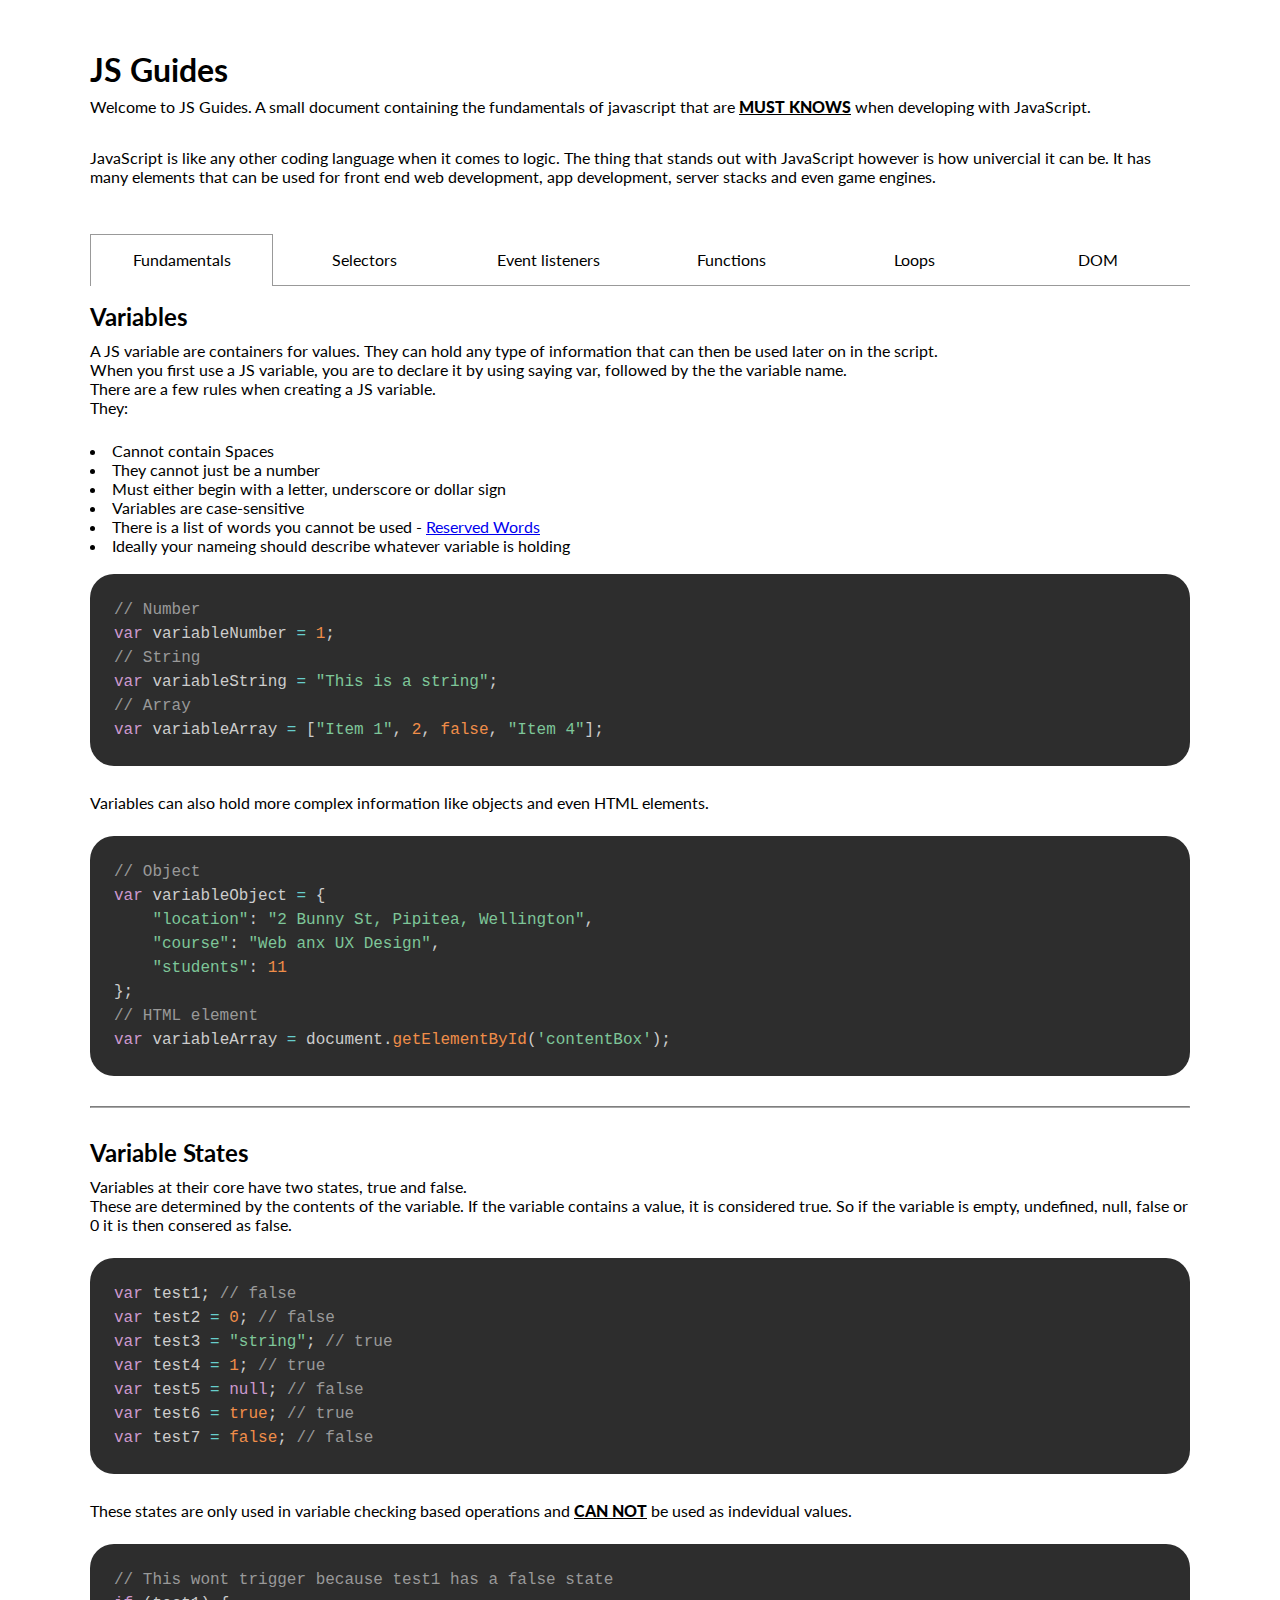
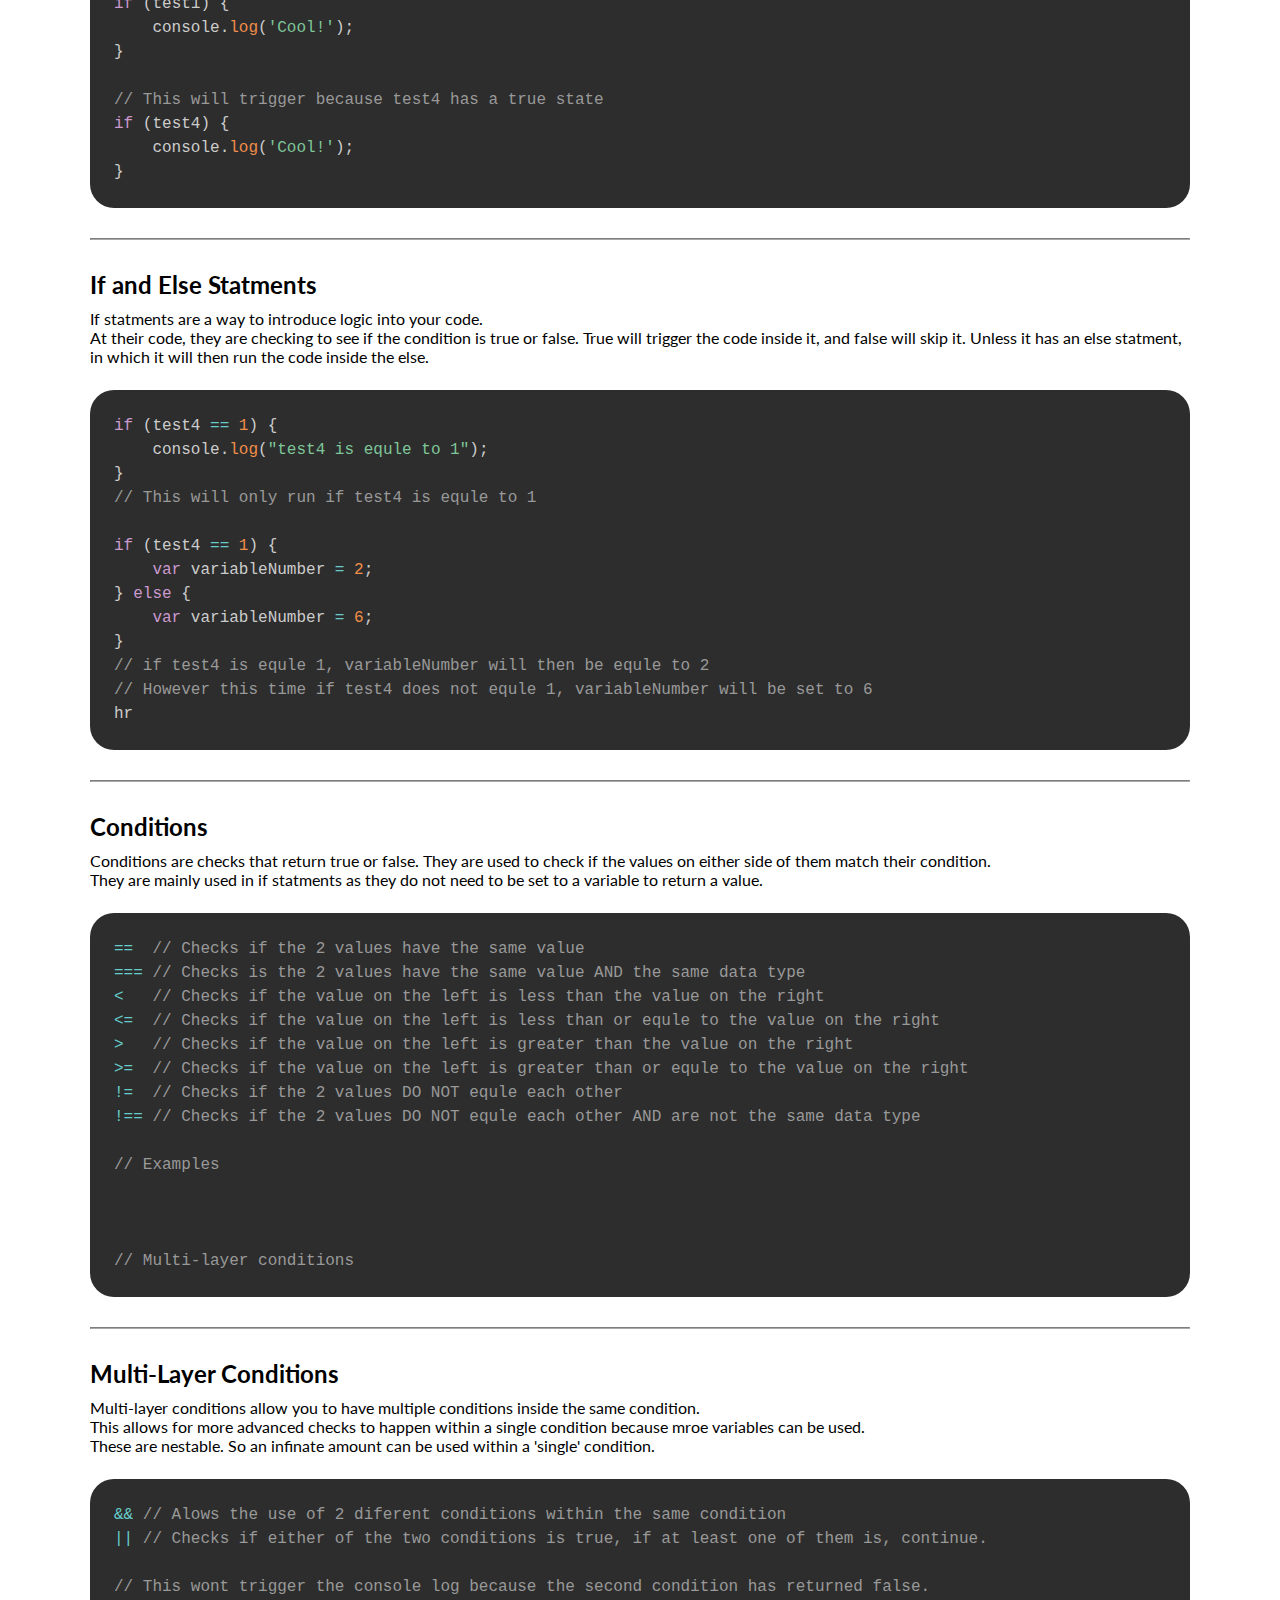
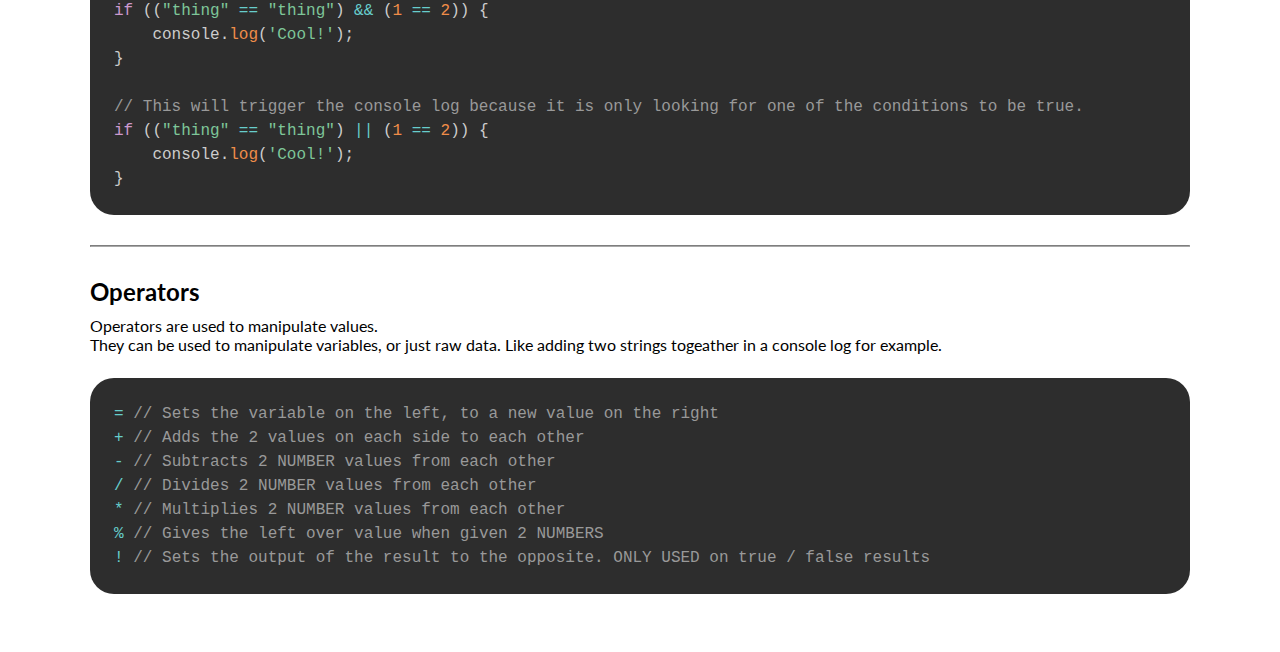
==== index.html @ 758e2558 "Remade index page | In process of transfering content" ====
<!DOCTYPE html>
<html lang="en" dir="ltr">
	<head>
		<meta charset="utf-8">
		<meta name="viewport" content="width=device-width, initial-scale=1.0">

		<link href="https://fonts.googleapis.com/css?family=Lato:400,900&display=swap" rel="stylesheet">
		<link rel="stylesheet" href="css/prism.css">
        <link rel="stylesheet" href="css/main.css">

		<title>JS Guides</title>
	</head>
	<body>
		<div class="container">
			<div class="header">
				<h1>JS Guides</h1>
				<p>Welcome to JS Guides. A small document containing the fundamentals of javascript that are <span class="importantKeyword">MUST KNOWS</span> when developing with JavaScript.</p>
				<p>JavaScript is like any other coding language when it comes to logic. The thing that stands out with JavaScript however is how univercial it can be. It has many elements that can be used for front end web development, app development, server stacks and even game engines.</p>
			</div>
			<div class="tabs">

				<div class="tabBtn active" data-tab-num="1">
					Fundamentals
				</div>
				<div class="tabBtn" data-tab-num="2">
					Selectors
				</div>
				<div class="tabBtn" data-tab-num="3">
					Event listeners
				</div>
				<div class="tabBtn" data-tab-num="4">
					Functions
				</div>
				<div class="tabBtn" data-tab-num="5">
					Loops
				</div>
				<div class="tabBtn" data-tab-num="6">
					DOM
				</div>

				<!--

				Fundamentals (variables, easy statments)
				Selectors (document.getElementById etc)
				Event listeners
				Functions (named functions, anonymous functions, return value)
				Loops
				DOM manipluation
				Tasks?

			 	-->
			</div>
			<div class="contentBox">
				<div class="content active" id="1">
					<div id="variables">
						<h2>Variables</h2>
	                    <p>
	                        A JS variable are containers for values. They can hold any type of information that can then be used later on in the script.
							<br>
	                        When you first use a JS variable, you are to declare it by using saying var, followed by the the variable name.
							<br>
	                        There are a few rules when creating a JS variable.
							<br>
	                        They:
	                    </p>
	                    <ul>
	                        <li>Cannot contain Spaces</li>
	                        <li>They cannot just be a number</li>
	                        <li>Must either begin with a letter, underscore or dollar sign</li>
	                        <li>Variables are case-sensitive</li>
	                        <li>There is a list of words you cannot be used - <a href="https://www.w3schools.com/js/js_reserved.asp" target="_blank">Reserved Words</a></li>
	                        <li>Ideally your nameing should describe whatever variable is holding</li>
	                    </ul>
	                    <br>
	                    <pre class="codeBlock">
							<code class="language-js">
								// Number
								var variableNumber = 1;
								// String
								var variableString = "This is a string";
								// Array
								var variableArray = ["Item 1", 2, false, "Item 4"];
	                    	</code>
						</pre>
						<br>
						<p>
							Variables can also hold more complex information like objects and even HTML elements.
						</p>
	                    <pre class="codeBlock">
							<code class="language-js">
								// Object
								var variableObject = {
									"location": "2 Bunny St, Pipitea, Wellington",
									"course": "Web anx UX Design",
									"students": 11
								};
								// HTML element
								var variableArray = document.getElementById('contentBox');
	                    	</code>
						</pre>
					</div>
					<hr>
					<div id="variableStates">
						<h2>Variable States</h2>
						<p>
							Variables at their core have two states, true and false.
							<br>
							These are determined by the contents of the variable. If the variable contains a value, it is considered true. So if the variable is empty, undefined, null, false or 0 it is then consered as false.
						</p>
						<pre class="codeBlock">
							<code class="language-js">
								var test1; // false
								var test2 = 0; // false
								var test3 = "string"; // true
								var test4 = 1; // true
								var test5 = null; // false
								var test6 = true; // true
								var test7 = false; // false
							</code>
						</pre>
						<br>
						<p>
							These states are only used in variable checking based operations and <span class="importantKeyword">CAN NOT</span> be used as indevidual values.
						</p>
						<pre class="codeBlock">
							<code class="language-js">
								// This wont trigger because test1 has a false state
								if (test1) {
									console.log('Cool!');
								}

								// This will trigger because test4 has a true state
								if (test4) {
									console.log('Cool!');
								}
							</code>
						</pre>
					</div>
					<hr>
					<div id="ifElse">
						<h2>If and Else Statments</h2>
	                    <p>
	                        If statments are a way to introduce logic into your code.
							<br>
							At their code, they are checking to see if the condition is true or false. True will trigger the code inside it, and false will skip it. Unless it has an else statment, in which it will then run the code inside the else.
	                    </p>
						<pre class="codeBlock">
							<code class="language-js">
								if (test4 == 1) {
									console.log("test4 is equle to 1");
								}
								// This will only run if test4 is equle to 1

								if (test4 == 1) {
									var variableNumber = 2;
								} else {
									var variableNumber = 6;
								}
								// if test4 is equle 1, variableNumber will then be equle to 2
								// However this time if test4 does not equle 1, variableNumber will be set to 6
								hr
							</code>
						</pre>
					</div>
					<hr>
					<div id="conditions">
						<h2>Conditions</h2>
						<p>
							Conditions are checks that return true or false. They are used to check if the values on either side of them match their condition.
							<br>
							They are mainly used in if statments as they do not need to be set to a variable to return a value.
						</p>
						<pre class="codeBlock">
							<code class="language-js">
								==  // Checks if the 2 values have the same value
								=== // Checks is the 2 values have the same value AND the same data type
								<   // Checks if the value on the left is less than the value on the right
								<=  // Checks if the value on the left is less than or equle to the value on the right
								>   // Checks if the value on the left is greater than the value on the right
								>=  // Checks if the value on the left is greater than or equle to the value on the right
								!=  // Checks if the 2 values DO NOT equle each other
								!== // Checks if the 2 values DO NOT equle each other AND are not the same data type

								// Examples



								// Multi-layer conditions

							</code>
						</pre>
					</div>
					<hr>
					<div id="multiLayerConditions">
						<h2>Multi-Layer Conditions</h2>
						<p>
							Multi-layer conditions allow you to have multiple conditions inside the same condition.
							<br>
							This allows for more advanced checks to happen within a single condition because mroe variables can be used.
							<br>
							These are nestable. So an infinate amount can be used within a 'single' condition.
						</p>
						<pre class="codeBlock">
							<code class="language-js">
								&& // Alows the use of 2 diferent conditions within the same condition
								|| // Checks if either of the two conditions is true, if at least one of them is, continue.

								// This wont trigger the console log because the second condition has returned false.
								if (("thing" == "thing") && (1 == 2)) {
									console.log('Cool!');
								}

								// This will trigger the console log because it is only looking for one of the conditions to be true.
								if (("thing" == "thing") || (1 == 2)) {
									console.log('Cool!');
								}
							</code>
						</pre>
					</div>
					<hr>
					<div id="operators">
						<h2>Operators</h2>
	                    <p>
	                        Operators are used to manipulate values.
							<br>
							They can be used to manipulate variables, or just raw data. Like adding two strings togeather in a console log for example.
	                    </p>
						<pre class="codeBlock">
							<code class="language-js">
								= // Sets the variable on the left, to a new value on the right
								+ // Adds the 2 values on each side to each other
								- // Subtracts 2 NUMBER values from each other
								/ // Divides 2 NUMBER values from each other
								* // Multiplies 2 NUMBER values from each other
								% // Gives the left over value when given 2 NUMBERS
								! // Sets the output of the result to the opposite. ONLY USED on true / false results
							</code>
						</pre>
					</div>
				</div>
				<div class="content" id="2">
					is
				</div>
				<div class="content" id="3">
					a
				</div>
				<div class="content" id="4">
					test
				</div>
				<div class="content" id="5">
					for
				</div>
				<div class="content" id="6">
					tabs
				</div>
			</div>
		</div>
		<script src="js/prism.js"></script>
		<script src="js/main.js"></script>
	</body>
</html>
---- css/main.css ----
* {
    box-sizing: border-box;
    padding: 0;
    margin: 0;
}
.container {
    max-width: 1140px;
    margin: 0 auto;
    padding: 50px 20px;
    font-family: 'Lato', sans-serif;
}

.header p {
	margin: 8px 0;
}

.importantKeyword {
	font-weight: 900;
	text-decoration: underline;
}

.tabs {
	display: flex;
	margin-top: 24px;
}

.tabs div {
	width: calc(100% / 6);
	text-align: center;
	padding: 16px 0;
	border-bottom: 1px solid rgba(0,0,0,0.4);
	cursor: pointer;
}

.tabs div:hover {
	background-color: rgba(0,0,0,0.1);
}

.tabs .active {
	border: 1px solid rgba(0,0,0,0.4);
	border-bottom: none;
	padding: 15px 0 17px 0;
}

.content {
	display: none;
	margin-top: 16px;
}

.contentBox .active {
	display: block;
}

hr {
	margin: 30px 0;
    border-color: black;
    opacity: 0.5;
}

h2{
    margin-bottom:10px;
}

p{
    padding-bottom: 24px;
}

ul{
    list-style-position: inside;
}


.codeBlock {
    border-radius: 24px;
    padding: 24px 24px !important;
	margin-top: 0 !important;
}
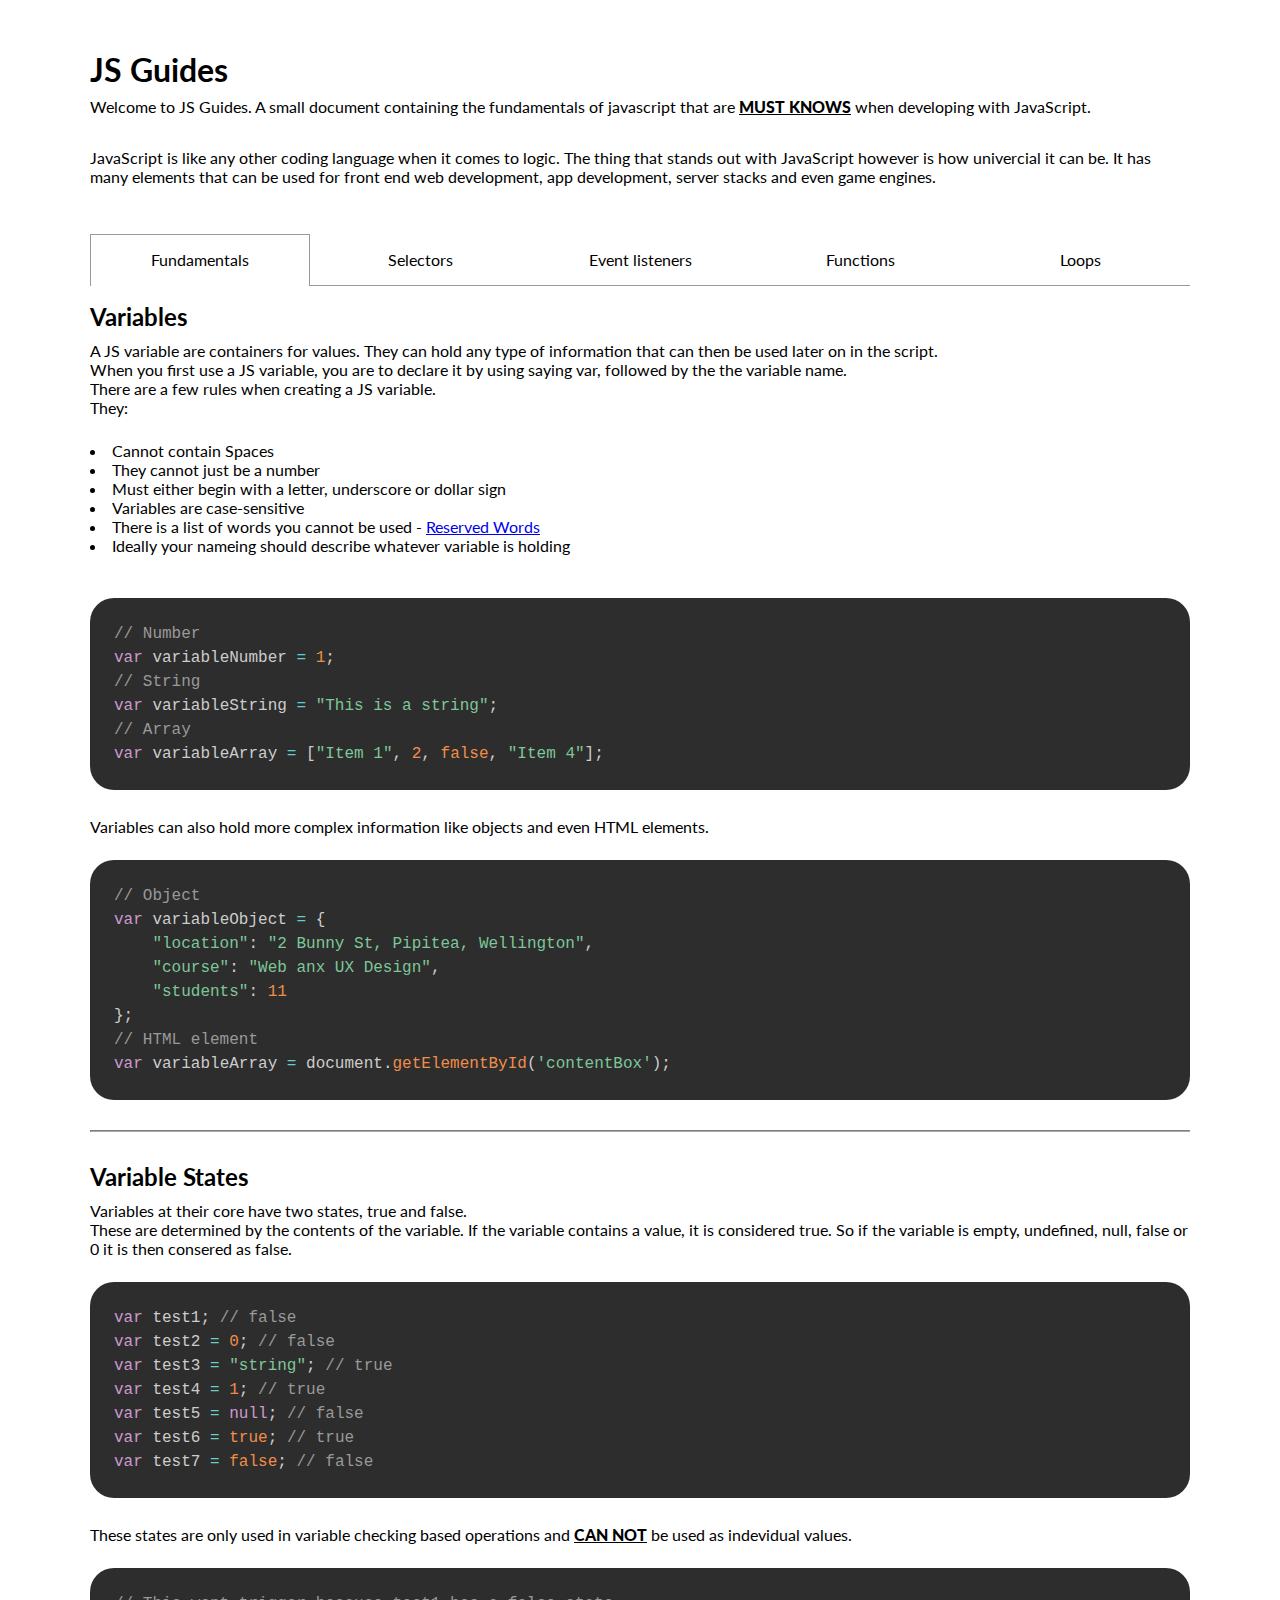
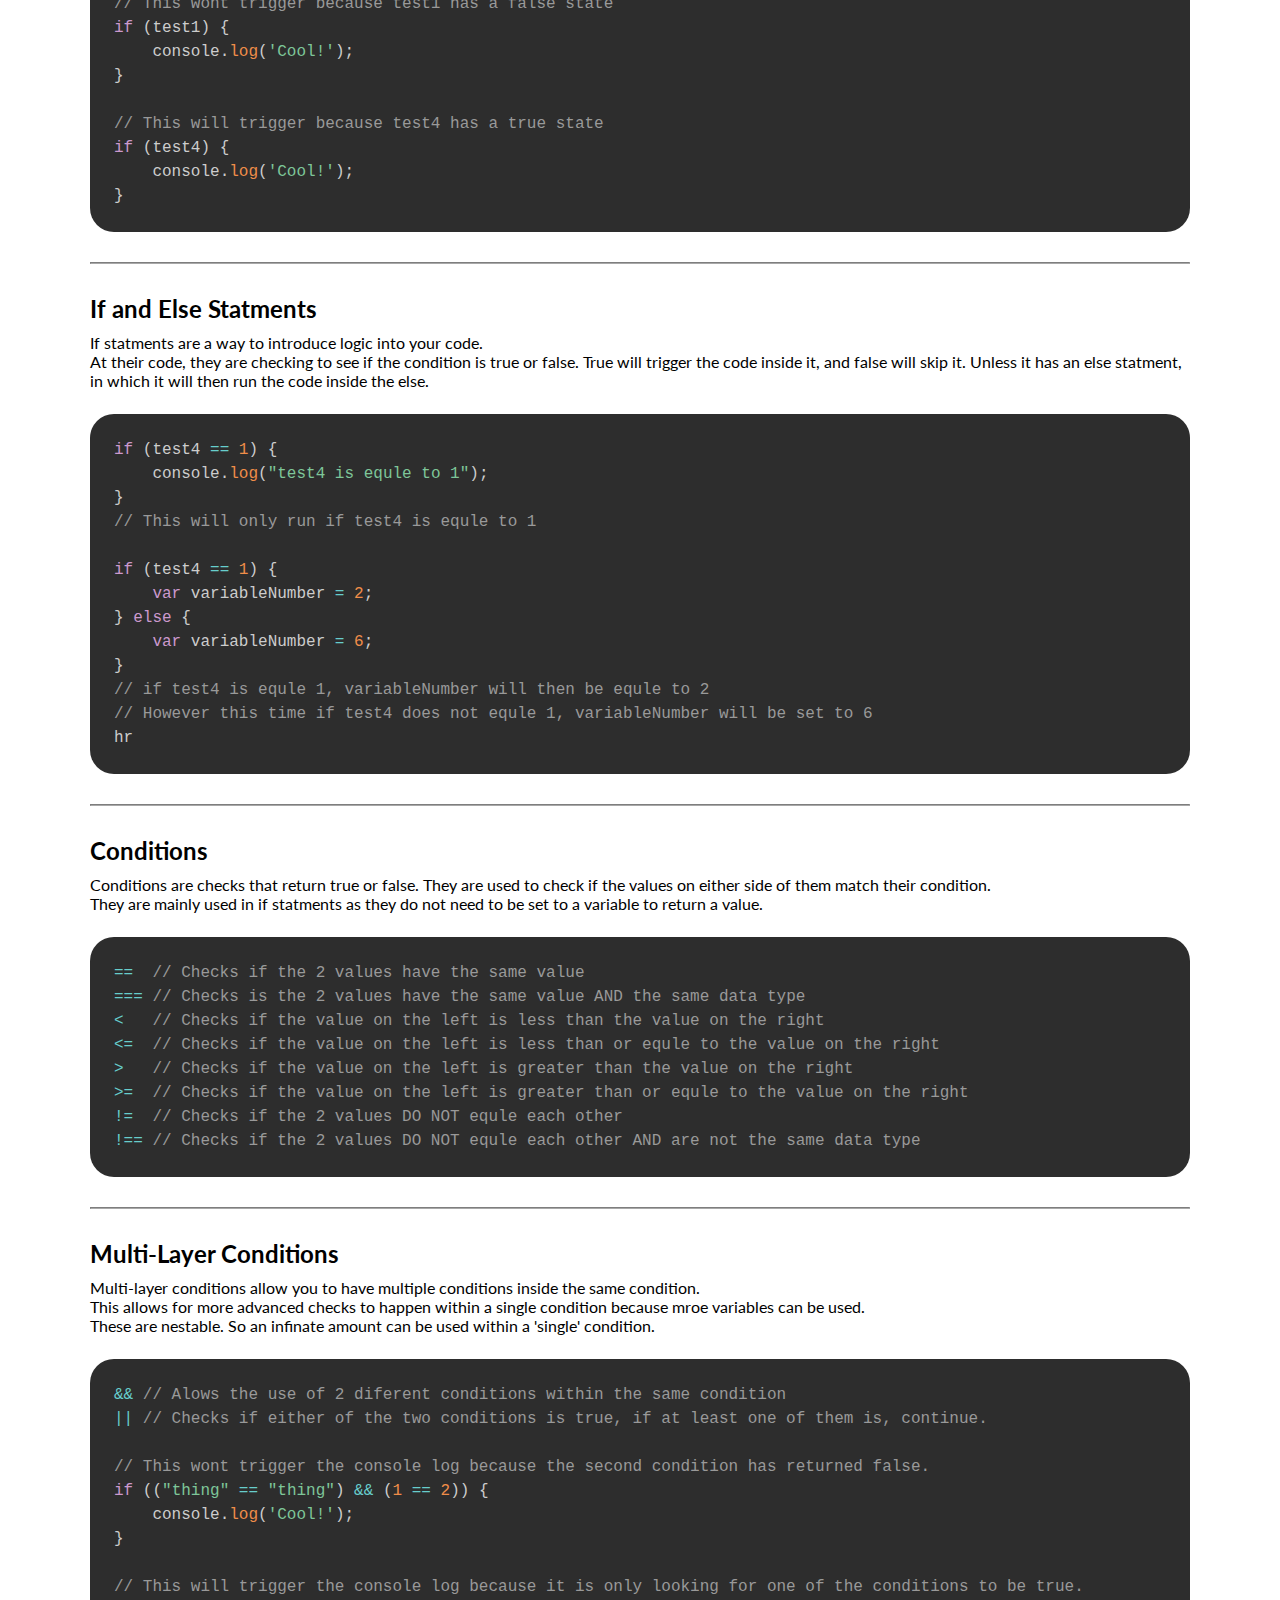
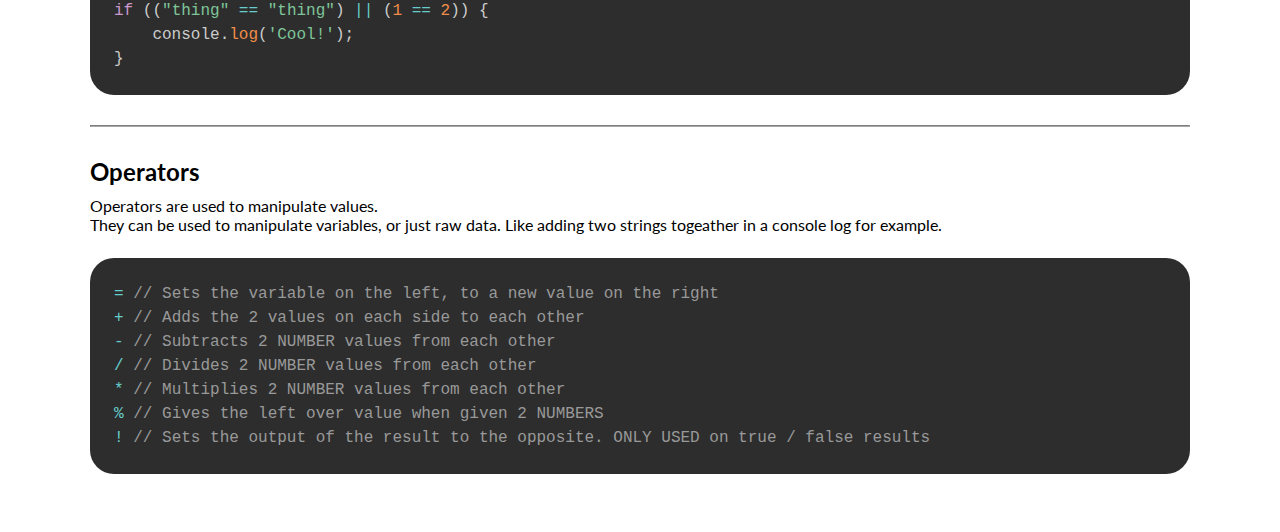
==== commit fd0c1f79: "Added loops tab" ====
--- a/index.html
+++ b/index.html
@@ -3,7 +3,6 @@
 	<head>
 		<meta charset="utf-8">
 		<meta name="viewport" content="width=device-width, initial-scale=1.0">
-
 		<link href="https://fonts.googleapis.com/css?family=Lato:400,900&display=swap" rel="stylesheet">
 		<link rel="stylesheet" href="css/prism.css">
         <link rel="stylesheet" href="css/main.css">
@@ -34,21 +33,9 @@
 				<div class="tabBtn" data-tab-num="5">
 					Loops
 				</div>
-				<div class="tabBtn" data-tab-num="6">
+				<!-- <div class="tabBtn" data-tab-num="6">
 					DOM
-				</div>
-
-				<!--
-
-				Fundamentals (variables, easy statments)
-				Selectors (document.getElementById etc)
-				Event listeners
-				Functions (named functions, anonymous functions, return value)
-				Loops
-				DOM manipluation
-				Tasks?
-
-			 	-->
+				</div> -->
 			</div>
 			<div class="contentBox">
 				<div class="content active" id="1">
@@ -62,15 +49,16 @@
 	                        There are a few rules when creating a JS variable.
 							<br>
 	                        They:
+							<ul>
+		                        <li>Cannot contain Spaces</li>
+		                        <li>They cannot just be a number</li>
+		                        <li>Must either begin with a letter, underscore or dollar sign</li>
+		                        <li>Variables are case-sensitive</li>
+		                        <li>There is a list of words you cannot be used - <a href="https://www.w3schools.com/js/js_reserved.asp" target="_blank">Reserved Words</a></li>
+		                        <li>Ideally your nameing should describe whatever variable is holding</li>
+		                    </ul>
 	                    </p>
-	                    <ul>
-	                        <li>Cannot contain Spaces</li>
-	                        <li>They cannot just be a number</li>
-	                        <li>Must either begin with a letter, underscore or dollar sign</li>
-	                        <li>Variables are case-sensitive</li>
-	                        <li>There is a list of words you cannot be used - <a href="https://www.w3schools.com/js/js_reserved.asp" target="_blank">Reserved Words</a></li>
-	                        <li>Ideally your nameing should describe whatever variable is holding</li>
-	                    </ul>
+
 	                    <br>
 	                    <pre class="codeBlock">
 							<code class="language-js">
@@ -180,13 +168,6 @@
 								>=  // Checks if the value on the left is greater than or equle to the value on the right
 								!=  // Checks if the 2 values DO NOT equle each other
 								!== // Checks if the 2 values DO NOT equle each other AND are not the same data type
-
-								// Examples
-
-
-
-								// Multi-layer conditions
-
 							</code>
 						</pre>
 					</div>
@@ -239,20 +220,330 @@
 					</div>
 				</div>
 				<div class="content" id="2">
-					is
+					<div id="getElementById">
+						<h2>Get Element By Id</h2>
+						<p>
+							The getElementById function does exactly what it says on the title. It gets an HTML element by the id that is passed as a paramater.
+							<br>
+							Notice how you dont need to include a # in the paramaters. That is because the function is already looking for an ID and nothing else.
+							<br>
+							This will only return a single HTML element to then be used or stored in a variable.
+						</p>
+						<br>
+						<pre class="codeBlock">
+							<code class="language-js">
+								// Selecting the element
+								document.getElementById('element');
+								// Storing the element
+								var elementId = document.getElementById('element');
+							</code>
+						</pre>
+					</div>
+					<hr>
+					<div id="getElementsByClassName">
+						<h2>Get Elements By Class Name</h2>
+						<p>
+							Like getElementById, get<span class="importantKeyword">Elements</span>ByClassName function does exactly what it says in the title. It <span class="importantKeyword">gets</span> all the elements it can find with the passed class name.
+							<br>
+							Also like getElementById, it is only looking at the class names. So you dont have to put a full stop (.) in the paramaters.
+							<br>
+							So while getElementById returns a single HTML element, getElementsByClassName will return an array of elements. Even it it only finds 1 element, it will still be stored in an array format.
+							<br>
+							This means that for access the elements in your JS code, you either have to loop through the array given to you, so select one of the indevidual elemnts.
+						</p>
+						<br>
+						<pre class="codeBlock">
+							<code class="language-js">
+								// Selecting the elements
+								document.getElementsByClassName('element');
+								// Storing the element
+								var elementClass = document.getElementsByClassName('element');
+								// Getting the HTML elements to use
+								for (var i = 0; i < elementClass.length; i++;) {
+									// Now we can use this variable for any edits we want to make to the element
+									var currentElement = elementClass[i];
+								}
+							</code>
+						</pre>
+					</div>
+					<hr>
+					<div id="querySelector">
+						<h2>Query Selector</h2>
+						<p>
+							The querySelector function is a little different from the other two functions. It can select elements from both id and class. However it can also be used for some mroe advances selections of any HTML attributes, including HTML tags themselves.
+							<br>
+							Unlike getElementsByClassName, querySelector will always return the first element that matches its paramaters. So if you try to select an element by its class name, and there are three elements with the same class name, then it will always return the first one that appears in the HTML code.
+							<br>
+							The catch with using querySelector is that it doesnt know what to look for at first. so you have to tell it what type you are trying to select. It basicly runs off the same type of selecting process as CSS. So a class would start with a full stop (.) and an id query will start with a hashtag (#).
+						</p>
+						<br>
+						<pre class="codeBlock">
+							<code class="language-js">
+								// Selecting an id element
+								var queryElementId = document.querySelector('#element');
+								// Selecting a class element
+								var queryElementClass = document.querySelector('.element');
+								// Selecting a HTML tag element
+								var queryElementClass = document.querySelector('h3');
+								// Selecting an image element with a certain src
+								var queryElementImgSrc = document.querySelector('img[src="image/test.png"]');
+							</code>
+						</pre>
+						<br>
+						<p>
+							querySelector is very powerfull. Basicly any type of selection you can do in CSS, will work for querySelector.
+						</p>
+						<br>
+						<pre class="codeBlock">
+							<code class="language-js">
+								// Select ancor element with a certain href
+								var queryElementAHref = document.querySelector('a[href="page.html"]');
+								// Select header class with a certain data attribute
+								var queryElementClassData = document.querySelector('.header[data-number="3"]');
+							</code>
+						</pre>
+					</div>
+					<hr>
+					<div id="querySelectorAll">
+						<h2>Query Selector All</h2>
+						<p>
+							The querySelectorAll function takes all of the advanced selection features of querySelector, and combines it with the return array feature of getElementsByClassName.
+							<br>
+							This can be very usefull if you need to select multiple reagular HTML elements like images that dont all have the same class and process all of them at the same time.
+							<br>
+							Or for example you have a class that changes the color of some text, but you only want to select all h3 elements with this class and none of the other elements that have the red class.
+						</p>
+						<pre class="codeBlock">
+							<code class="language-js">
+								// Select all span elements on the page
+								var queryElementH2 = document.querySelectorAll('span');
+								// Select all h3 elements on the page
+								var queryElementH2 = document.querySelectorAll('h3.red');
+								// Getting the HTML elements to use
+								for (var i = 0; i < queryElementH2.length; i++;) {
+									// Now we can use this variable for any edits we want to make to the element
+									var currentElement = queryElementH2[i];
+								}
+							</code>
+						</pre>
+					</div>
 				</div>
 				<div class="content" id="3">
-					a
+					<div id="addEventListener">
+						<h2>Add Event Listener</h2>
+						<p>
+							The addEventListener function allows you to add a custom event to an element. These events will trigger based off the first paramater given, and call the second paramater which ban be a named function or an anonymous function.
+							<br>
+							There are alot of different event types that do different thigns. The list of them all can be found here <a href="https://www.w3schools.com/jsref/dom_obj_event.asp" target="_blank">https://www.w3schools.com/jsref/dom_obj_event.asp</a>
+						</p>
+						<br>
+						<pre class="codeBlock">
+							<code class="language-js">
+								// Select an HTML element
+								var element = document.getElementById('content');
+								// Add an event listener structure
+								element.addEventListener(eventType, function);
+							</code>
+						</pre>
+						<br>
+						<p>
+							When assigning a function to the addEventListener, there are two ways to go about it. Adding a named function or adding an anonymous function.
+							<br>
+							When adding a named function, instead of normally adding in the function name and then the brackets, you only need to add the function name. This is because if you add in the brackets, the function will be called even if the event doesnt trigger.
+							<br>
+							The other way is to add an anonymous function. This will allow you to run some code directly inside the event listener. This is also the way that you would use if you needed to pass some paramaters through a function.
+						</p>
+						<br>
+						<pre class="codeBlock">
+							<code class="language-js">
+								// Custom function
+								function test () {
+									console.log('This is a console log inside a function');
+								}
+								// Select an HTML element
+								var element = document.getElementById('content');
+								// Add an event listener to run the function
+								element.addEventListener('click', test);
+
+
+								// Another custom function
+								function test2 (message) {
+									console.log(message);
+								}
+								// Select an HTML element
+								var element2 = document.getElementById('content');
+								// Add an event listener to run the function
+								element.addEventListener('click', function(){
+									test2('This is an anonymous function that is sending information to the test2 function')
+								});
+							</code>
+						</pre>
+					</div>
+					<hr>
+					<div id="click">
+						<h2>Click</h2>
+						<p>
+							The click event will trigger whenever the element is clicked. This can be a button, a span or even a div. However, even though that event may new be clickable, it does not change the mouse cursor to the pointer.
+						</p>
+						<br>
+						<pre class="codeBlock">
+							<code class="language-js">
+								// Add a click event listener
+								element.addEventListener('click', functionName);
+							</code>
+						</pre>
+					</div>
+					<hr>
+					<div id="input">
+						<h2>Input</h2>
+						<p>
+							The input event will trigger whenever an input element has user input. This event is only useful for all the input types, and the textarea HTML elememnts.
+						</p>
+						<br>
+						<pre class="codeBlock">
+							<code class="language-js">
+								// Add an input event listener
+								element.addEventListener('input', functionName);
+							</code>
+						</pre>
+					</div>
+					<hr>
+					<div id="change">
+						<h2>Change</h2>
+						<p>
+							The change event is very simaler to the input type. However instead of triggering the event when the value is changed, it get triggered when the value is <span class="importantKeyword">finished</span> being changed (or the elemtn losed focus)
+						</p>
+						<br>
+						<pre class="codeBlock">
+							<code class="language-js">
+								// Add a change event listener
+								element.addEventListener('change', functionName);
+							</code>
+						</pre>
+					</div>
 				</div>
 				<div class="content" id="4">
-					test
+					<div id="functionStructure">
+						<h2>Function Structure</h2>
+						<p>
+							Functions are the main building blocks of almost any coding language. They all pretty much have the same format as well of:
+							<ul>
+								<li>Having the ability to be named or anonymous</li>
+								<li>Having the ability to have paramaters</li>
+								<li>Having their own variable scope</li>
+								<li>Alowing the ability to return a value to be used outside of its self</li>
+							</ul>
+						</p>
+						<br>
+						<pre class="codeBlock">
+							<code class="language-js">
+								// Function structure
+								function namedFunction (variable1, variable2) {
+									var newVariable = variable1 + variable2;
+									return newVariable;
+								}
+							</code>
+						</pre>
+					</div>
+					<hr>
+					<div id="paramaters">
+						<h2>Paramaters</h2>
+						<p>
+							The paramaters of a function act just like normal variables. What is special about them is that they can only be used inside the function they are made in and they need to be present when calling the function or else they will call an error.
+							<br>
+							When making the paramaters, you dont need to include the var at the start like a normal variable. doing this will cause an error.
+						</p>
+						<br>
+						<pre class="codeBlock">
+							<code class="language-js">
+								// Correct
+								function namedFunction (variable1, variable2) {
+									var newVariable = variable1 + variable2;
+									return newVariable;
+								}
+
+								// Incorrect
+								function namedFunction (var variable1, var variable2) {
+									var newVariable = variable1 + variable2;
+									return newVariable;
+								}
+							</code>
+						</pre>
+					</div>
+					<hr>
+					<div id="return">
+						<h2>Return</h2>
+						<p>
+							The return statment allows the function to return a value to the line that called it. It can also be used for stopping a function early.
+						</p>
+						<pre class="codeBlock">
+							<code class="language-js">
+								// Making the function
+								function messageFunction (person, message) {
+									return "Hello " + person + ". " + message;
+								}
+
+								// Storing the functions return value
+								var result = messageFunction('James', 'How are you doing?');
+								console.log(result);
+								// This will output 'Hello James. How are you doing?'
+							</code>
+						</pre>
+					</div>
 				</div>
 				<div class="content" id="5">
-					for
-				</div>
-				<div class="content" id="6">
+					<div id="loopStructure">
+						<h2>For Loop Structure</h2>
+						<p>
+							The for loop is the simplest way to make a loop in JavaScript. It can be used for many differnet things, but the most common is for iterating over an array.
+							<br>
+							The structure of the for loop is split into 4 parts:
+							<ul>
+								<li>The statment</li>
+								<li>The variable</li>
+								<li>The condition</li>
+								<li>What happens after an iteration</li>
+							</ul>
+							<br>
+							All of these conditions must be met for the for loop to function
+						</p>
+						<br>
+						<pre class="codeBlock">
+							<code class="language-js">
+								// Example array
+								var arrayName = ['a', 'b', 'c', 'd'];
+								// For loop example
+								for (var i = 0; i < arrayName.length; i++) {
+									console.log(arrayName[i]);
+								}
+							</code>
+						</pre>
+					</div>
+					<hr>
+					<div id="break">
+						<h2>Break</h2>
+						<p>
+							The break statment is used if you need to stop the loop early. It is recomended to put your break inside an if statment so that your loop doesnt just finish after the first iteration.
+						</p>
+						<br>
+						<pre class="codeBlock">
+							<code class="language-js">
+								// Example array
+								var arrayName = ['a', 'b', 'c', 'd'];
+								// For loop example
+								for (var i = 0; i < arrayName.length; i++) {
+									if (arrayName[i] == 'c') {
+										console.log('c is in number ' + i + ' of arrayName');
+									}
+									console.log(arrayName[i]);
+								}
+							</code>
+						</pre>
+					</div>
+				</div>
+				<!-- <div class="content" id="6">
 					tabs
-				</div>
+				</div> -->
 			</div>
 		</div>
 		<script src="js/prism.js"></script>
--- a/css/main.css
+++ b/css/main.css
@@ -22,10 +22,13 @@
 .tabs {
 	display: flex;
 	margin-top: 24px;
+    overflow-x: scroll;
+    max-width: 100%;
 }
 
 .tabs div {
-	width: calc(100% / 6);
+	width: calc(100% / 5);
+    min-width: 110px;
 	text-align: center;
 	padding: 16px 0;
 	border-bottom: 1px solid rgba(0,0,0,0.4);
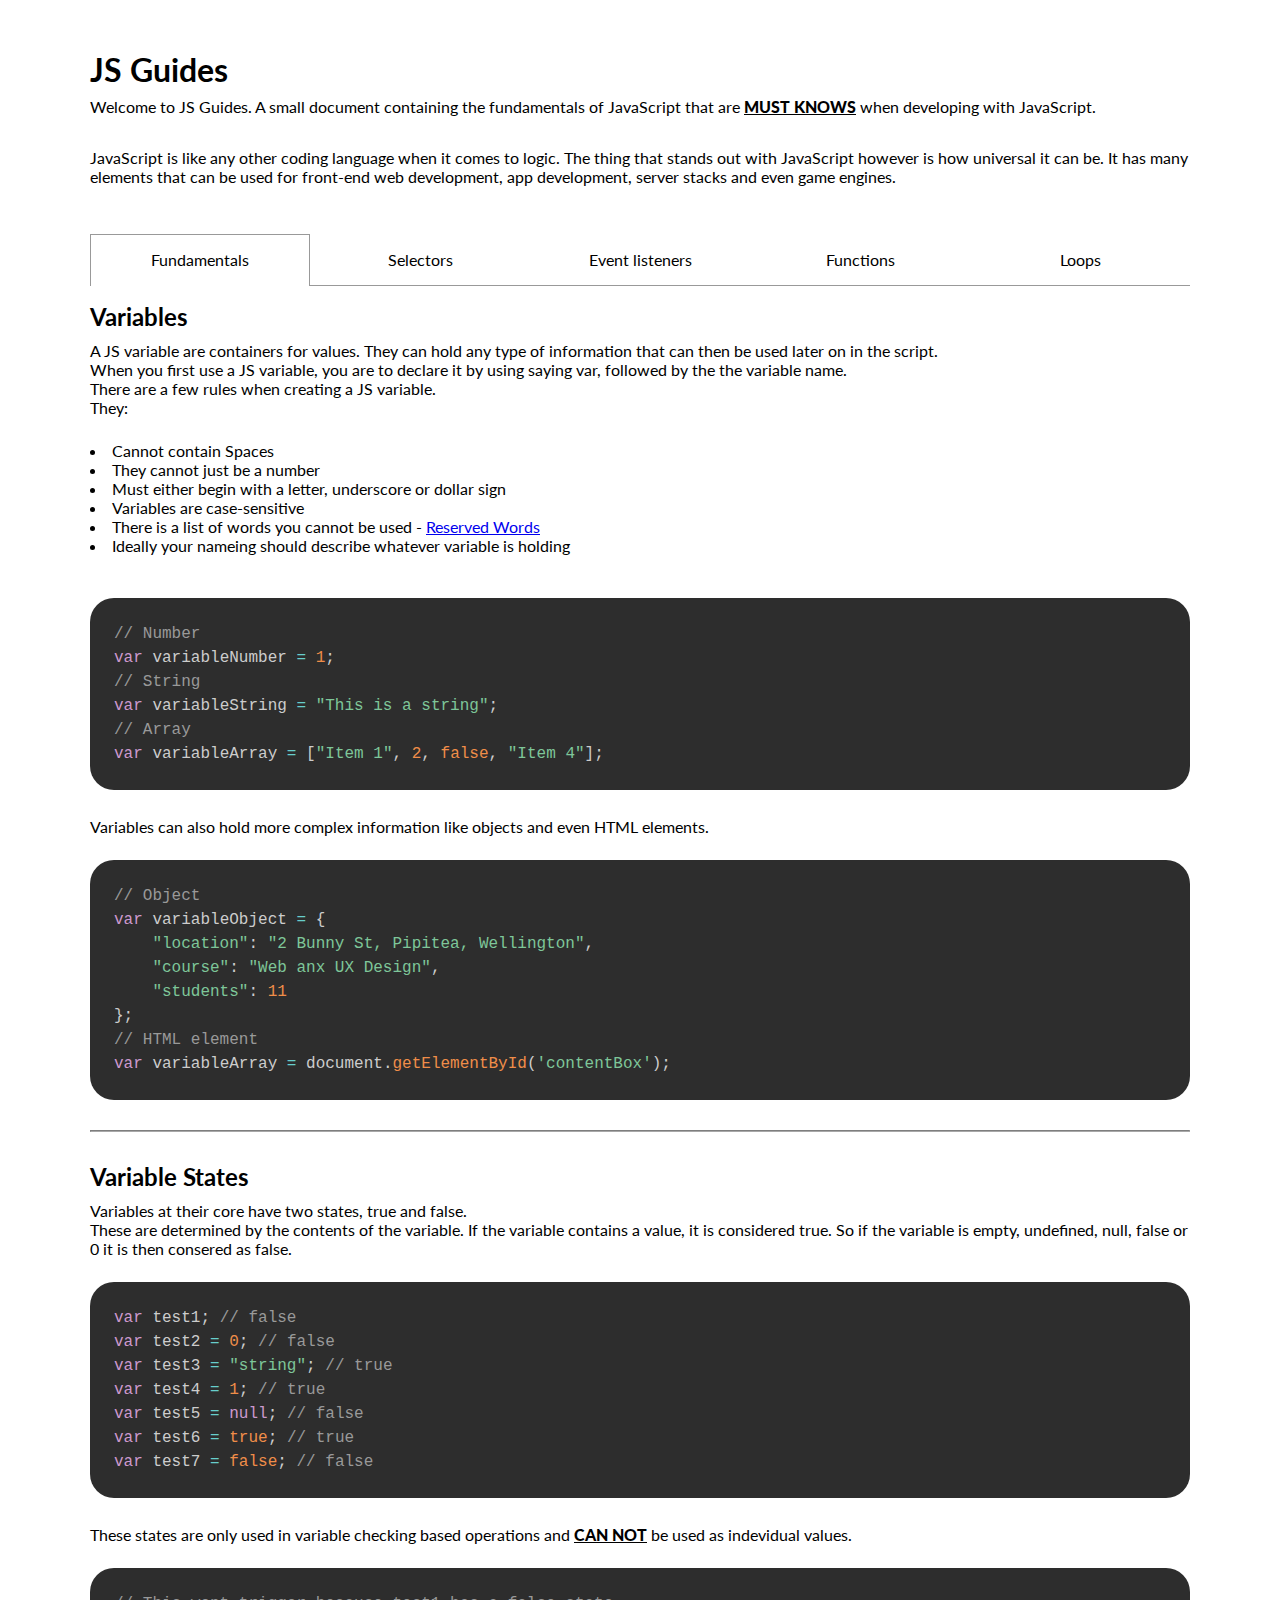
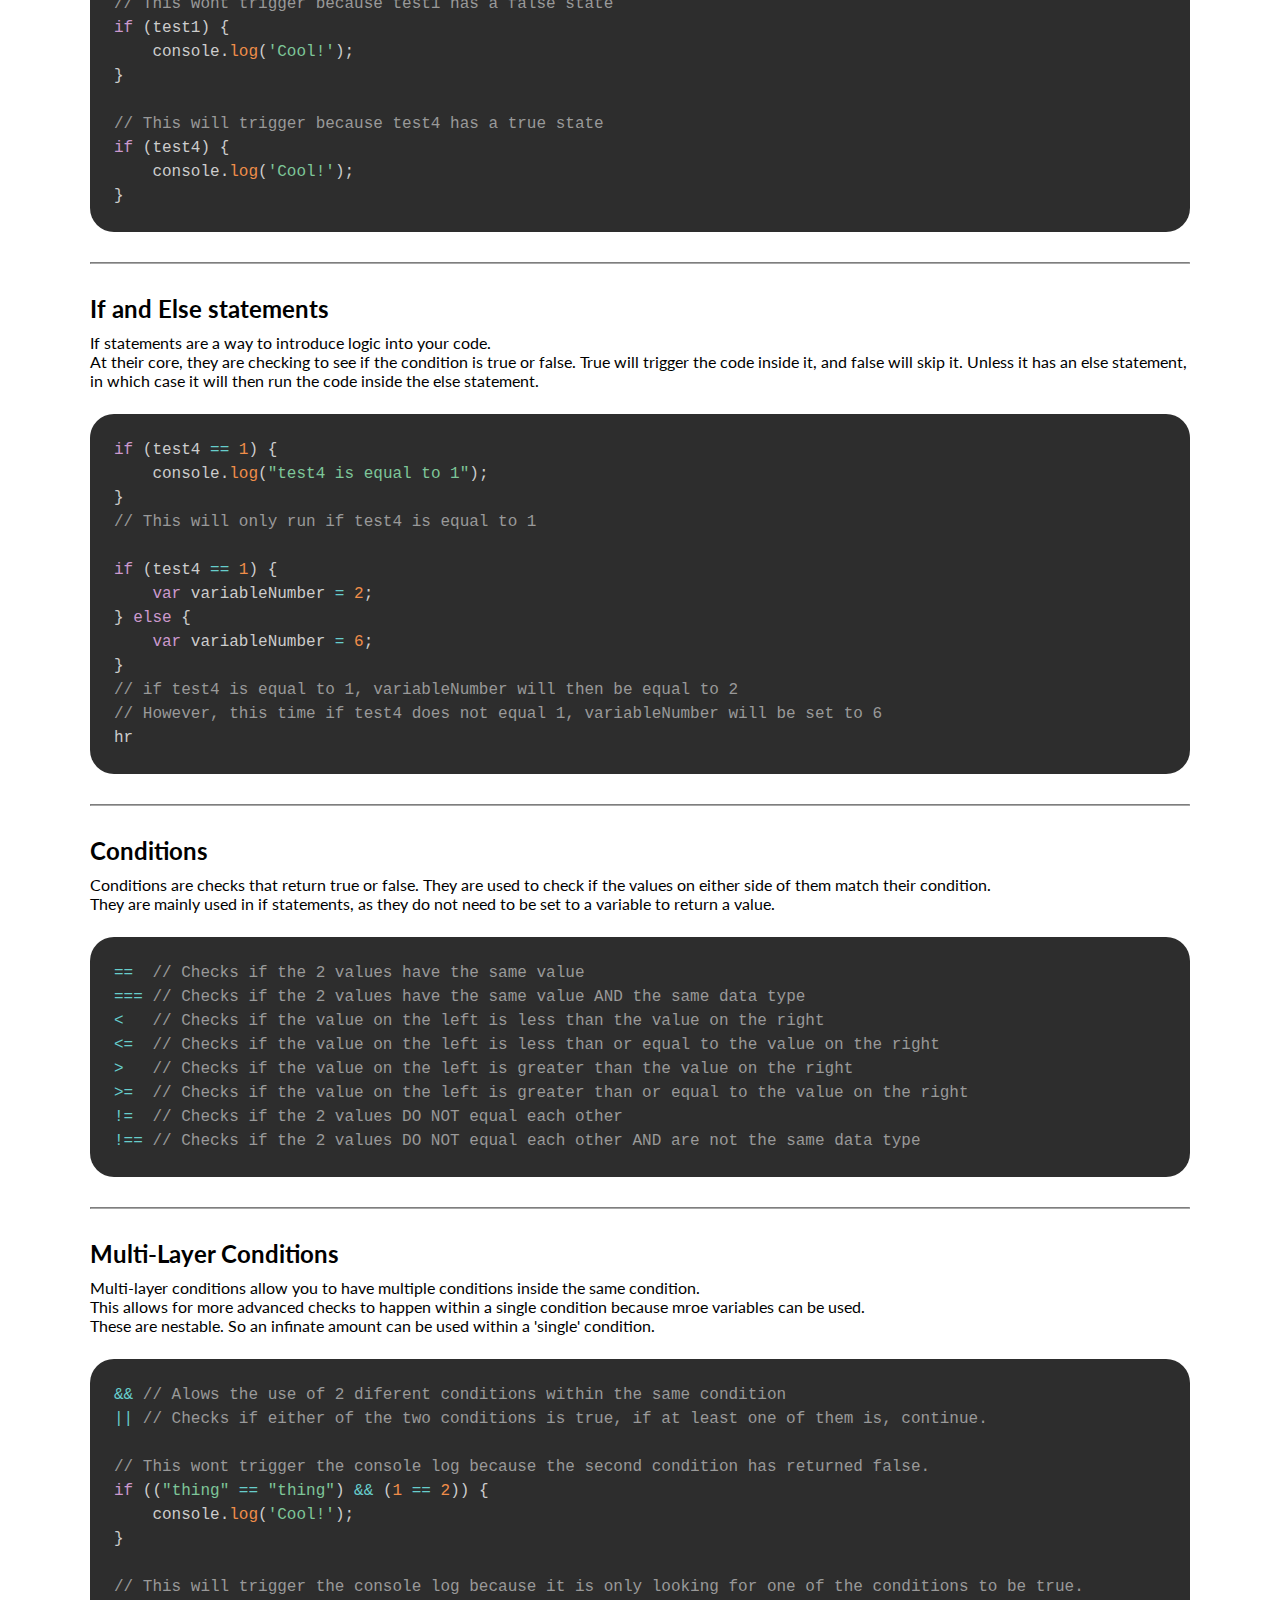
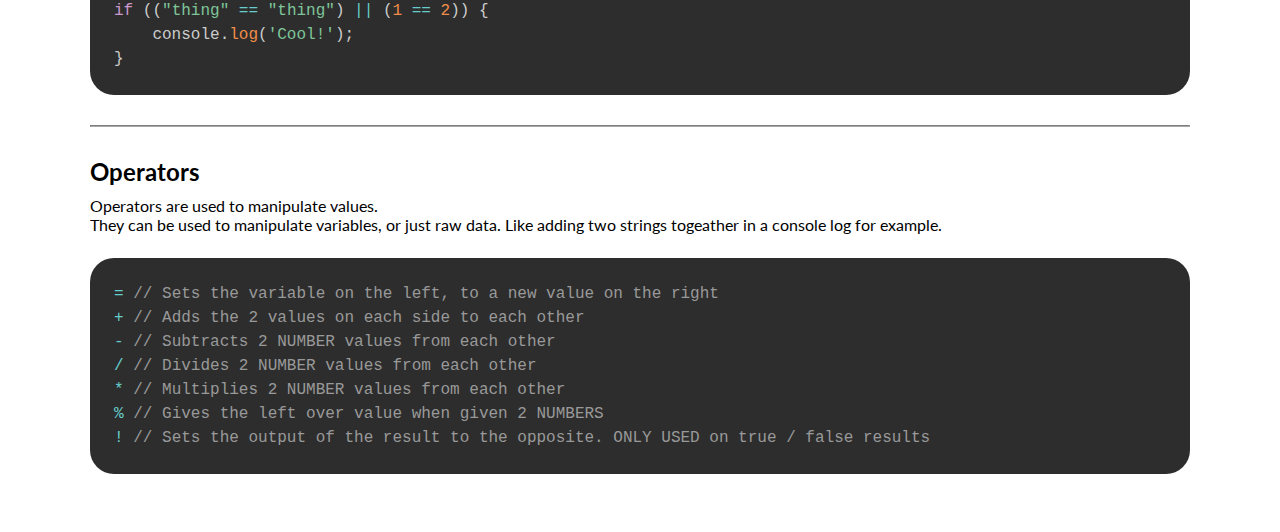
==== commit 69b3bbd4: "John spell checker :D (Thanks John!)" ====
--- a/index.html
+++ b/index.html
@@ -13,8 +13,8 @@
 		<div class="container">
 			<div class="header">
 				<h1>JS Guides</h1>
-				<p>Welcome to JS Guides. A small document containing the fundamentals of javascript that are <span class="importantKeyword">MUST KNOWS</span> when developing with JavaScript.</p>
-				<p>JavaScript is like any other coding language when it comes to logic. The thing that stands out with JavaScript however is how univercial it can be. It has many elements that can be used for front end web development, app development, server stacks and even game engines.</p>
+				<p>Welcome to JS Guides. A small document containing the fundamentals of JavaScript that are <span class="importantKeyword">MUST KNOWS</span> when developing with JavaScript.</p>
+				<p>JavaScript is like any other coding language when it comes to logic. The thing that stands out with JavaScript however is how universal it can be. It has many elements that can be used for front-end web development, app development, server stacks and even game engines.</p>
 			</div>
 			<div class="tabs">
 
@@ -126,26 +126,26 @@
 					</div>
 					<hr>
 					<div id="ifElse">
-						<h2>If and Else Statments</h2>
+						<h2>If and Else statements</h2>
 	                    <p>
-	                        If statments are a way to introduce logic into your code.
-							<br>
-							At their code, they are checking to see if the condition is true or false. True will trigger the code inside it, and false will skip it. Unless it has an else statment, in which it will then run the code inside the else.
+	                        If statements are a way to introduce logic into your code.
+							<br>
+							At their core, they are checking to see if the condition is true or false. True will trigger the code inside it, and false will skip it. Unless it has an else statement, in which case it will then run the code inside the else statement.
 	                    </p>
 						<pre class="codeBlock">
 							<code class="language-js">
 								if (test4 == 1) {
-									console.log("test4 is equle to 1");
-								}
-								// This will only run if test4 is equle to 1
+									console.log("test4 is equal to 1");
+								}
+								// This will only run if test4 is equal to 1
 
 								if (test4 == 1) {
 									var variableNumber = 2;
 								} else {
 									var variableNumber = 6;
 								}
-								// if test4 is equle 1, variableNumber will then be equle to 2
-								// However this time if test4 does not equle 1, variableNumber will be set to 6
+								// if test4 is equal to 1, variableNumber will then be equal to 2
+								// However, this time if test4 does not equal 1, variableNumber will be set to 6
 								hr
 							</code>
 						</pre>
@@ -156,18 +156,18 @@
 						<p>
 							Conditions are checks that return true or false. They are used to check if the values on either side of them match their condition.
 							<br>
-							They are mainly used in if statments as they do not need to be set to a variable to return a value.
+							They are mainly used in if statements, as they do not need to be set to a variable to return a value.
 						</p>
 						<pre class="codeBlock">
 							<code class="language-js">
 								==  // Checks if the 2 values have the same value
-								=== // Checks is the 2 values have the same value AND the same data type
+								=== // Checks if the 2 values have the same value AND the same data type
 								<   // Checks if the value on the left is less than the value on the right
-								<=  // Checks if the value on the left is less than or equle to the value on the right
+								<=  // Checks if the value on the left is less than or equal to the value on the right
 								>   // Checks if the value on the left is greater than the value on the right
-								>=  // Checks if the value on the left is greater than or equle to the value on the right
-								!=  // Checks if the 2 values DO NOT equle each other
-								!== // Checks if the 2 values DO NOT equle each other AND are not the same data type
+								>=  // Checks if the value on the left is greater than or equal to the value on the right
+								!=  // Checks if the 2 values DO NOT equal each other
+								!== // Checks if the 2 values DO NOT equal each other AND are not the same data type
 							</code>
 						</pre>
 					</div>
@@ -223,9 +223,9 @@
 					<div id="getElementById">
 						<h2>Get Element By Id</h2>
 						<p>
-							The getElementById function does exactly what it says on the title. It gets an HTML element by the id that is passed as a paramater.
-							<br>
-							Notice how you dont need to include a # in the paramaters. That is because the function is already looking for an ID and nothing else.
+							The getElementById function does exactly what it says in the title. It gets an HTML element by the id that is passed as a parameter.
+							<br>
+							Notice how you don't need to include a # in the parameters. That is because the function is already looking for an ID and nothing else.
 							<br>
 							This will only return a single HTML element to then be used or stored in a variable.
 						</p>
@@ -245,11 +245,11 @@
 						<p>
 							Like getElementById, get<span class="importantKeyword">Elements</span>ByClassName function does exactly what it says in the title. It <span class="importantKeyword">gets</span> all the elements it can find with the passed class name.
 							<br>
-							Also like getElementById, it is only looking at the class names. So you dont have to put a full stop (.) in the paramaters.
+							Also like getElementById, it is only looking at the class names. So you don't have to put a full stop (.) in the parameters.
 							<br>
 							So while getElementById returns a single HTML element, getElementsByClassName will return an array of elements. Even it it only finds 1 element, it will still be stored in an array format.
 							<br>
-							This means that for access the elements in your JS code, you either have to loop through the array given to you, so select one of the indevidual elemnts.
+							This means that to access the elements in your JS code, you have to loop through the array given to you to select one of the individual elements.
 						</p>
 						<br>
 						<pre class="codeBlock">
@@ -270,11 +270,11 @@
 					<div id="querySelector">
 						<h2>Query Selector</h2>
 						<p>
-							The querySelector function is a little different from the other two functions. It can select elements from both id and class. However it can also be used for some mroe advances selections of any HTML attributes, including HTML tags themselves.
-							<br>
-							Unlike getElementsByClassName, querySelector will always return the first element that matches its paramaters. So if you try to select an element by its class name, and there are three elements with the same class name, then it will always return the first one that appears in the HTML code.
-							<br>
-							The catch with using querySelector is that it doesnt know what to look for at first. so you have to tell it what type you are trying to select. It basicly runs off the same type of selecting process as CSS. So a class would start with a full stop (.) and an id query will start with a hashtag (#).
+							The querySelector function is a little different from the other two functions. It can select elements from both id and class. However it can also be used for some more advanced selections of any HTML attributes, including HTML tags themselves.
+							<br>
+							Unlike getElementsByClassName, querySelector will always return the first element that matches its parameters. So if you try to select an element by its class name, and there are three elements with the same class name, then it will always return the first one that appears in the HTML code.
+							<br>
+							The catch with using querySelector is that it doesn't know what to look for at first. So you have to tell it what type you are trying to select. It basically runs off the same type of selecting process as CSS. So a class would start with a full stop (.) and an id query will start with a hashtag (#).
 						</p>
 						<br>
 						<pre class="codeBlock">
@@ -291,12 +291,12 @@
 						</pre>
 						<br>
 						<p>
-							querySelector is very powerfull. Basicly any type of selection you can do in CSS, will work for querySelector.
-						</p>
-						<br>
-						<pre class="codeBlock">
-							<code class="language-js">
-								// Select ancor element with a certain href
+							querySelector is very powerful. Basically any type of selection you can do in CSS will work for querySelector.
+						</p>
+						<br>
+						<pre class="codeBlock">
+							<code class="language-js">
+								// Select anchor element with a certain href
 								var queryElementAHref = document.querySelector('a[href="page.html"]');
 								// Select header class with a certain data attribute
 								var queryElementClassData = document.querySelector('.header[data-number="3"]');
@@ -309,9 +309,9 @@
 						<p>
 							The querySelectorAll function takes all of the advanced selection features of querySelector, and combines it with the return array feature of getElementsByClassName.
 							<br>
-							This can be very usefull if you need to select multiple reagular HTML elements like images that dont all have the same class and process all of them at the same time.
-							<br>
-							Or for example you have a class that changes the color of some text, but you only want to select all h3 elements with this class and none of the other elements that have the red class.
+							This can be very useful if you need to select multiple reagular HTML elements like images that don't all have the same class and process all of them at the same time.
+							<br>
+							Or for example you have a class that changes the colour of some text, but you only want to select all h3 elements with this class and none of the other elements that have the red class.
 						</p>
 						<pre class="codeBlock">
 							<code class="language-js">
@@ -332,9 +332,9 @@
 					<div id="addEventListener">
 						<h2>Add Event Listener</h2>
 						<p>
-							The addEventListener function allows you to add a custom event to an element. These events will trigger based off the first paramater given, and call the second paramater which ban be a named function or an anonymous function.
-							<br>
-							There are alot of different event types that do different thigns. The list of them all can be found here <a href="https://www.w3schools.com/jsref/dom_obj_event.asp" target="_blank">https://www.w3schools.com/jsref/dom_obj_event.asp</a>
+							The addEventListener function allows you to add a custom event to an element. These events will trigger based off the first parameter given, and call the second parameter which can be a named function or an anonymous function.
+							<br>
+							There are a lot of different event types that do different things. The list of them all can be found here <a href="https://www.w3schools.com/jsref/dom_obj_event.asp" target="_blank">https://www.w3schools.com/jsref/dom_obj_event.asp</a>
 						</p>
 						<br>
 						<pre class="codeBlock">
@@ -349,9 +349,9 @@
 						<p>
 							When assigning a function to the addEventListener, there are two ways to go about it. Adding a named function or adding an anonymous function.
 							<br>
-							When adding a named function, instead of normally adding in the function name and then the brackets, you only need to add the function name. This is because if you add in the brackets, the function will be called even if the event doesnt trigger.
-							<br>
-							The other way is to add an anonymous function. This will allow you to run some code directly inside the event listener. This is also the way that you would use if you needed to pass some paramaters through a function.
+							When adding a named function, instead of normally adding in the function name and then the brackets, you only need to add the function name. This is because if you add in the brackets, the function will be called even if the event doesn't trigger.
+							<br>
+							The other way is to add an anonymous function. This will allow you to run some code directly inside the event listener. This is also the way that you would use if you needed to pass some parameters through a function.
 						</p>
 						<br>
 						<pre class="codeBlock">
@@ -383,7 +383,7 @@
 					<div id="click">
 						<h2>Click</h2>
 						<p>
-							The click event will trigger whenever the element is clicked. This can be a button, a span or even a div. However, even though that event may new be clickable, it does not change the mouse cursor to the pointer.
+							The click event will trigger whenever the element is clicked. This can be a button, a span or even a div. However, even though that event may be clickable, it does not change the mouse cursor to the pointer.
 						</p>
 						<br>
 						<pre class="codeBlock">
@@ -397,7 +397,7 @@
 					<div id="input">
 						<h2>Input</h2>
 						<p>
-							The input event will trigger whenever an input element has user input. This event is only useful for all the input types, and the textarea HTML elememnts.
+							The input event will trigger whenever an input element has user input. This event is only useful for all the input types and the textarea HTML elements.
 						</p>
 						<br>
 						<pre class="codeBlock">
@@ -411,7 +411,7 @@
 					<div id="change">
 						<h2>Change</h2>
 						<p>
-							The change event is very simaler to the input type. However instead of triggering the event when the value is changed, it get triggered when the value is <span class="importantKeyword">finished</span> being changed (or the elemtn losed focus)
+							The change event is very similar to the input type. However, instead of triggering the event when the value is changed, it gets triggered when the value is <span class="importantKeyword">finished</span> being changed (or the element loses focus)
 						</p>
 						<br>
 						<pre class="codeBlock">
@@ -426,12 +426,12 @@
 					<div id="functionStructure">
 						<h2>Function Structure</h2>
 						<p>
-							Functions are the main building blocks of almost any coding language. They all pretty much have the same format as well of:
+							Functions are the main building blocks of almost any coding language. They all pretty much have the same format as well as:
 							<ul>
 								<li>Having the ability to be named or anonymous</li>
-								<li>Having the ability to have paramaters</li>
+								<li>Having the ability to have parameters</li>
 								<li>Having their own variable scope</li>
-								<li>Alowing the ability to return a value to be used outside of its self</li>
+								<li>Allowing the ability to return a value to be used outside of itself</li>
 							</ul>
 						</p>
 						<br>
@@ -446,12 +446,12 @@
 						</pre>
 					</div>
 					<hr>
-					<div id="paramaters">
-						<h2>Paramaters</h2>
-						<p>
-							The paramaters of a function act just like normal variables. What is special about them is that they can only be used inside the function they are made in and they need to be present when calling the function or else they will call an error.
-							<br>
-							When making the paramaters, you dont need to include the var at the start like a normal variable. doing this will cause an error.
+					<div id="Parameters">
+						<h2>Parameters</h2>
+						<p>
+							The parameters of a function act just like normal variables. What is special about them is that they can only be used inside the function they are made in. Also, they need to be present when calling the function or else they will call an error.
+							<br>
+							When making the parameters, you don't need to include the var at the start like a normal variable. Doing this will cause an error.
 						</p>
 						<br>
 						<pre class="codeBlock">
@@ -474,7 +474,7 @@
 					<div id="return">
 						<h2>Return</h2>
 						<p>
-							The return statment allows the function to return a value to the line that called it. It can also be used for stopping a function early.
+							The return statement allows the function to return a value to the line that called it. It can also be used for stopping a function early.
 						</p>
 						<pre class="codeBlock">
 							<code class="language-js">
@@ -483,7 +483,7 @@
 									return "Hello " + person + ". " + message;
 								}
 
-								// Storing the functions return value
+								// Storing the function's return value
 								var result = messageFunction('James', 'How are you doing?');
 								console.log(result);
 								// This will output 'Hello James. How are you doing?'
@@ -495,11 +495,11 @@
 					<div id="loopStructure">
 						<h2>For Loop Structure</h2>
 						<p>
-							The for loop is the simplest way to make a loop in JavaScript. It can be used for many differnet things, but the most common is for iterating over an array.
+							The for loop is the simplest way to make a loop in JavaScript. It can be used for many different things, but the most common is for iterating over an array.
 							<br>
 							The structure of the for loop is split into 4 parts:
 							<ul>
-								<li>The statment</li>
+								<li>The statement</li>
 								<li>The variable</li>
 								<li>The condition</li>
 								<li>What happens after an iteration</li>
@@ -523,7 +523,7 @@
 					<div id="break">
 						<h2>Break</h2>
 						<p>
-							The break statment is used if you need to stop the loop early. It is recomended to put your break inside an if statment so that your loop doesnt just finish after the first iteration.
+							The break statement is used if you need to stop the loop early. It is recommended to put your break inside an if statement so that your loop doesn't just finish after the first iteration.
 						</p>
 						<br>
 						<pre class="codeBlock">
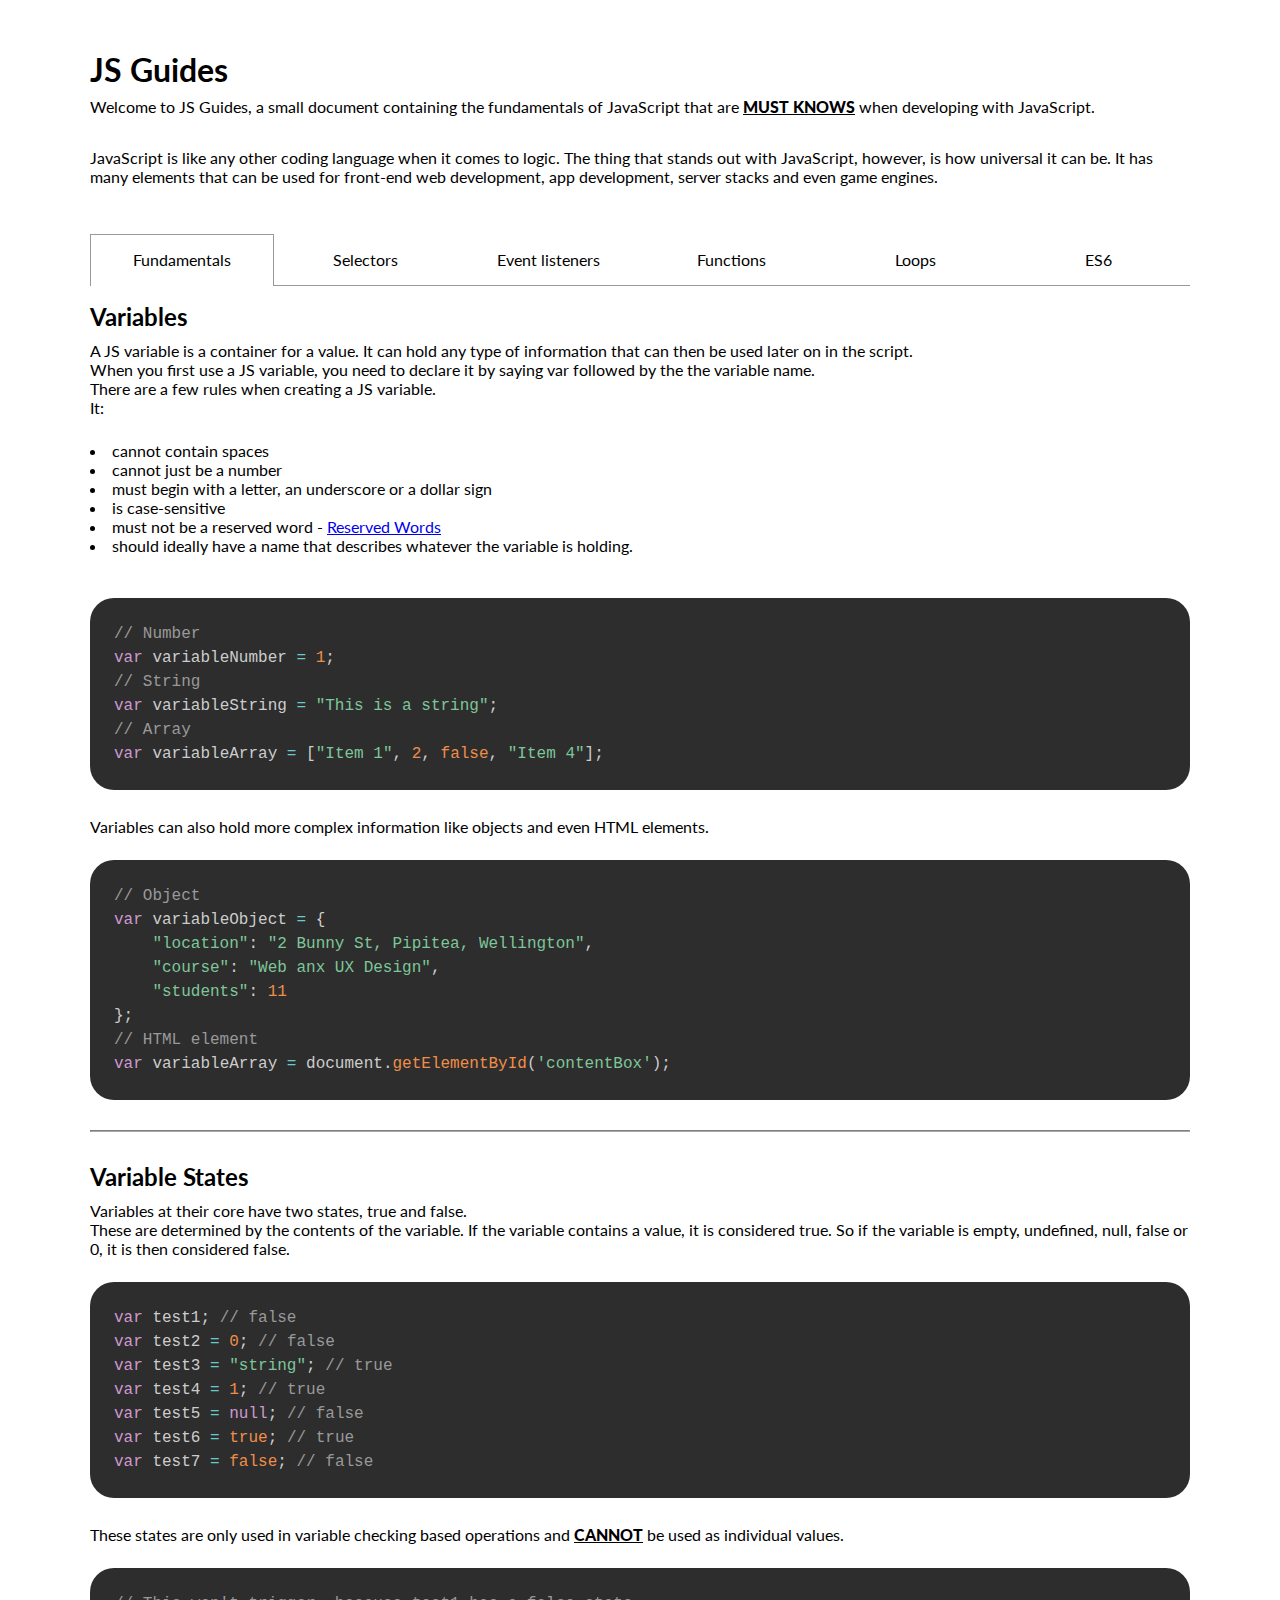
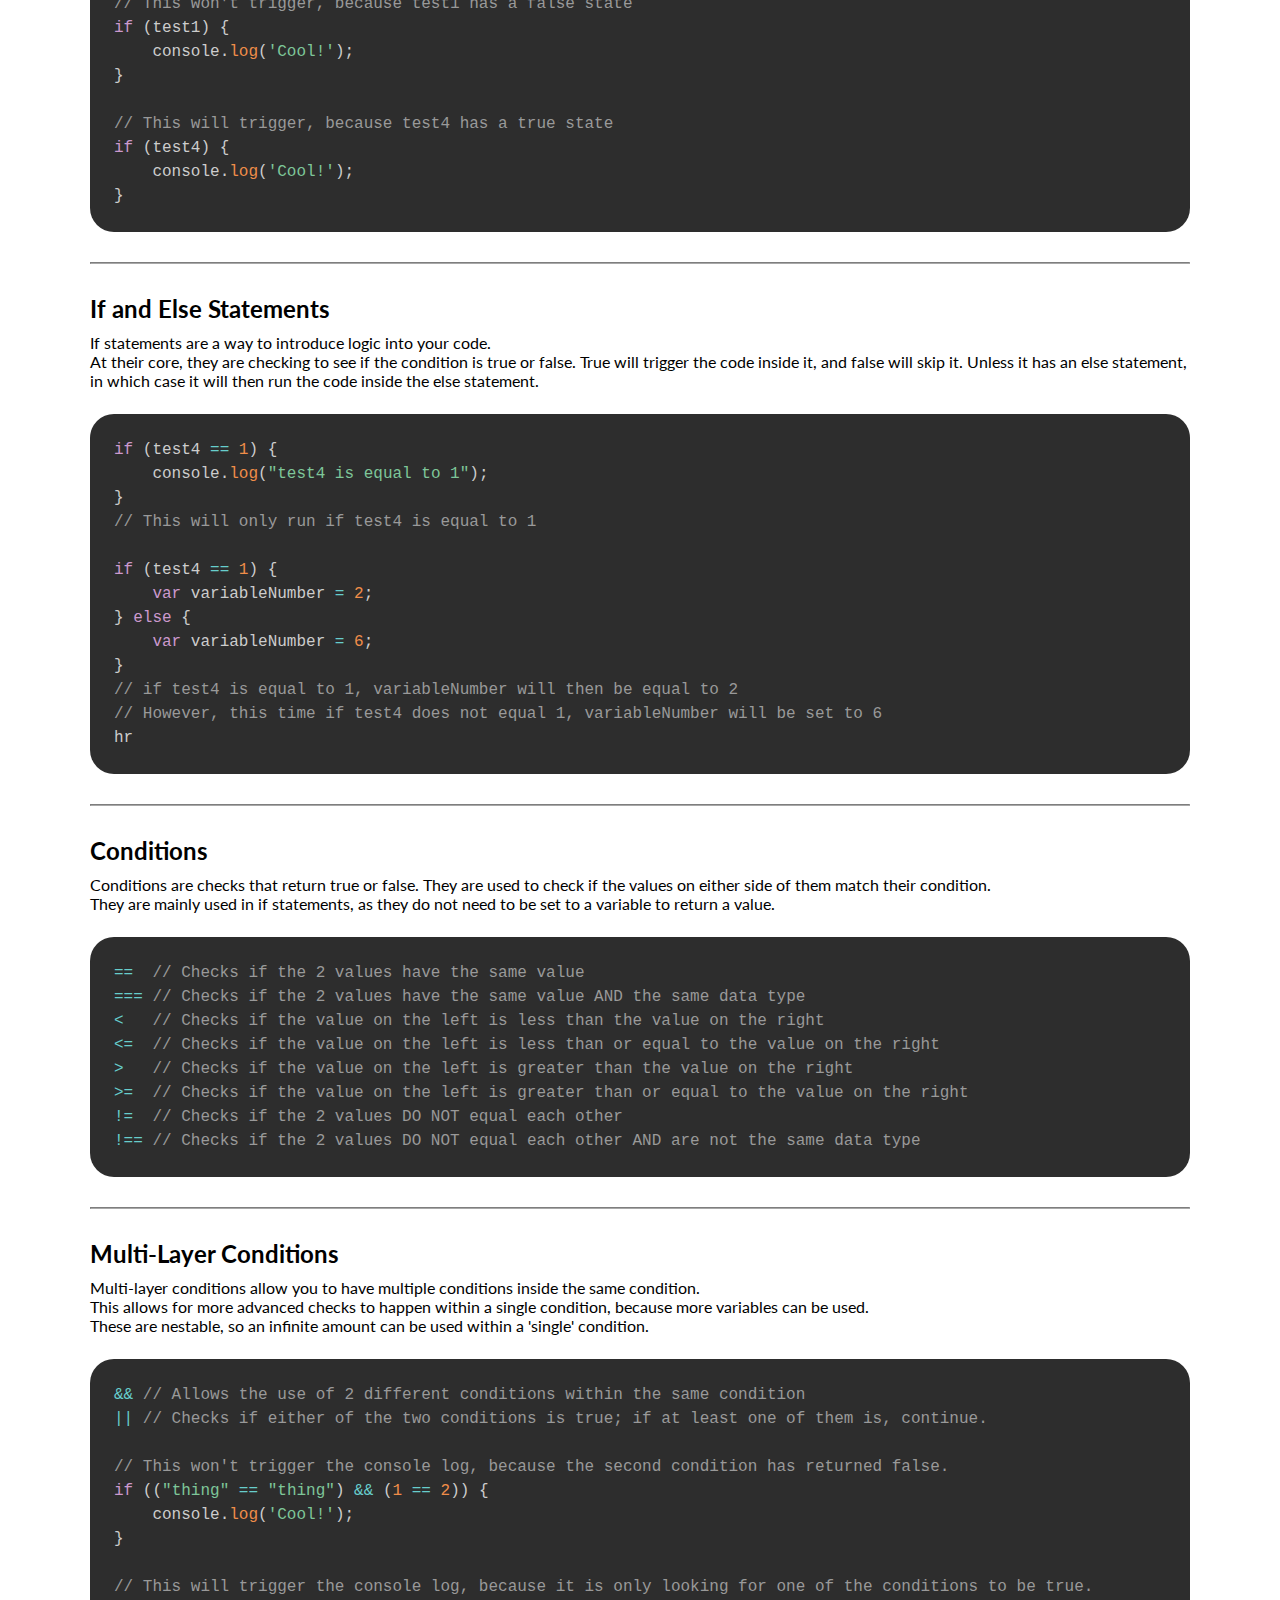
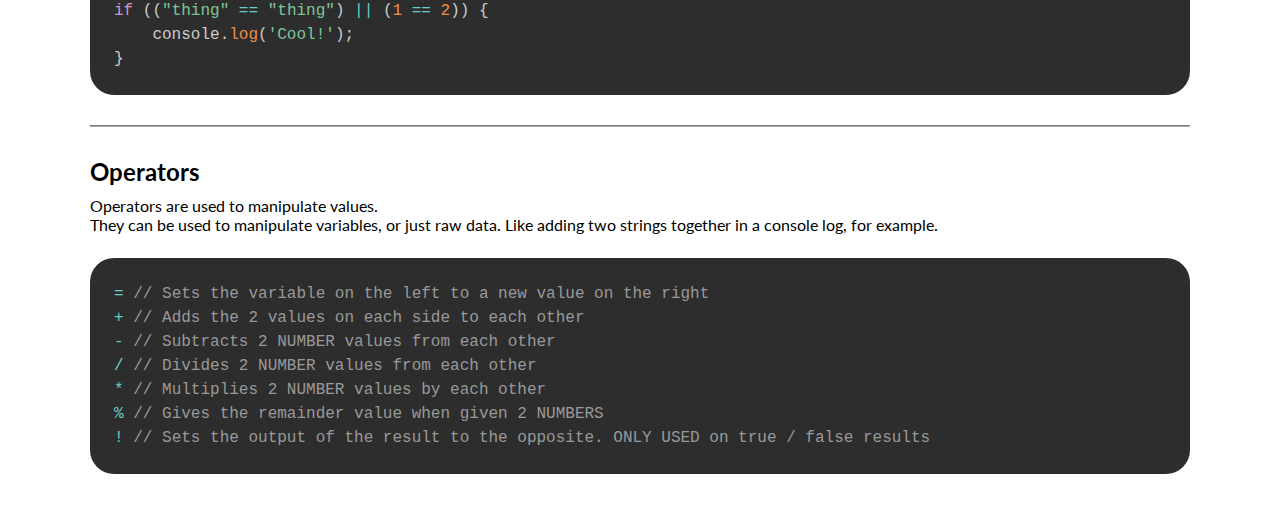
==== commit 143cfa8c: "fixed typo" ====
--- a/index.html
+++ b/index.html
@@ -6,18 +6,16 @@
 		<link href="https://fonts.googleapis.com/css?family=Lato:400,900&display=swap" rel="stylesheet">
 		<link rel="stylesheet" href="css/prism.css">
         <link rel="stylesheet" href="css/main.css">
-
 		<title>JS Guides</title>
 	</head>
 	<body>
 		<div class="container">
 			<div class="header">
 				<h1>JS Guides</h1>
-				<p>Welcome to JS Guides. A small document containing the fundamentals of JavaScript that are <span class="importantKeyword">MUST KNOWS</span> when developing with JavaScript.</p>
-				<p>JavaScript is like any other coding language when it comes to logic. The thing that stands out with JavaScript however is how universal it can be. It has many elements that can be used for front-end web development, app development, server stacks and even game engines.</p>
+				<p>Welcome to JS Guides, a small document containing the fundamentals of JavaScript that are <span class="importantKeyword">MUST KNOWS</span> when developing with JavaScript.</p>
+				<p>JavaScript is like any other coding language when it comes to logic. The thing that stands out with JavaScript, however, is how universal it can be. It has many elements that can be used for front-end web development, app development, server stacks and even game engines.</p>
 			</div>
 			<div class="tabs">
-
 				<div class="tabBtn active" data-tab-num="1">
 					Fundamentals
 				</div>
@@ -33,29 +31,29 @@
 				<div class="tabBtn" data-tab-num="5">
 					Loops
 				</div>
-				<!-- <div class="tabBtn" data-tab-num="6">
-					DOM
-				</div> -->
+				<div class="tabBtn" data-tab-num="6">
+					ES6
+				</div>
 			</div>
 			<div class="contentBox">
 				<div class="content active" id="1">
 					<div id="variables">
 						<h2>Variables</h2>
 	                    <p>
-	                        A JS variable are containers for values. They can hold any type of information that can then be used later on in the script.
-							<br>
-	                        When you first use a JS variable, you are to declare it by using saying var, followed by the the variable name.
+	                        A JS variable is a container for a value. It can hold any type of information that can then be used later on in the script.
+							<br>
+	                        When you first use a JS variable, you need to declare it by saying var followed by the the variable name.
 							<br>
 	                        There are a few rules when creating a JS variable.
 							<br>
-	                        They:
+	                        It:
 							<ul>
-		                        <li>Cannot contain Spaces</li>
-		                        <li>They cannot just be a number</li>
-		                        <li>Must either begin with a letter, underscore or dollar sign</li>
-		                        <li>Variables are case-sensitive</li>
-		                        <li>There is a list of words you cannot be used - <a href="https://www.w3schools.com/js/js_reserved.asp" target="_blank">Reserved Words</a></li>
-		                        <li>Ideally your nameing should describe whatever variable is holding</li>
+		                        <li>cannot contain spaces</li>
+		                        <li>cannot just be a number</li>
+		                        <li>must begin with a letter, an underscore or a dollar sign</li>
+		                        <li>is case-sensitive</li>
+		                        <li>must not be a reserved word - <a href="https://www.w3schools.com/js/js_reserved.asp" target="_blank">Reserved Words</a></li>
+		                        <li>should ideally have a name that describes whatever the variable is holding.</li>
 		                    </ul>
 	                    </p>
 
@@ -93,7 +91,7 @@
 						<p>
 							Variables at their core have two states, true and false.
 							<br>
-							These are determined by the contents of the variable. If the variable contains a value, it is considered true. So if the variable is empty, undefined, null, false or 0 it is then consered as false.
+							These are determined by the contents of the variable. If the variable contains a value, it is considered true. So if the variable is empty, undefined, null, false or 0, it is then considered false.
 						</p>
 						<pre class="codeBlock">
 							<code class="language-js">
@@ -108,16 +106,16 @@
 						</pre>
 						<br>
 						<p>
-							These states are only used in variable checking based operations and <span class="importantKeyword">CAN NOT</span> be used as indevidual values.
-						</p>
-						<pre class="codeBlock">
-							<code class="language-js">
-								// This wont trigger because test1 has a false state
+							These states are only used in variable checking based operations and <span class="importantKeyword">CANNOT</span> be used as individual values.
+						</p>
+						<pre class="codeBlock">
+							<code class="language-js">
+								// This won't trigger, because test1 has a false state
 								if (test1) {
 									console.log('Cool!');
 								}
 
-								// This will trigger because test4 has a true state
+								// This will trigger, because test4 has a true state
 								if (test4) {
 									console.log('Cool!');
 								}
@@ -126,7 +124,7 @@
 					</div>
 					<hr>
 					<div id="ifElse">
-						<h2>If and Else statements</h2>
+						<h2>If and Else Statements</h2>
 	                    <p>
 	                        If statements are a way to introduce logic into your code.
 							<br>
@@ -177,21 +175,21 @@
 						<p>
 							Multi-layer conditions allow you to have multiple conditions inside the same condition.
 							<br>
-							This allows for more advanced checks to happen within a single condition because mroe variables can be used.
-							<br>
-							These are nestable. So an infinate amount can be used within a 'single' condition.
-						</p>
-						<pre class="codeBlock">
-							<code class="language-js">
-								&& // Alows the use of 2 diferent conditions within the same condition
-								|| // Checks if either of the two conditions is true, if at least one of them is, continue.
-
-								// This wont trigger the console log because the second condition has returned false.
+							This allows for more advanced checks to happen within a single condition, because more variables can be used.
+							<br>
+							These are nestable, so an infinite amount can be used within a 'single' condition.
+						</p>
+						<pre class="codeBlock">
+							<code class="language-js">
+								&& // Allows the use of 2 different conditions within the same condition
+								|| // Checks if either of the two conditions is true; if at least one of them is, continue.
+
+								// This won't trigger the console log, because the second condition has returned false.
 								if (("thing" == "thing") && (1 == 2)) {
 									console.log('Cool!');
 								}
 
-								// This will trigger the console log because it is only looking for one of the conditions to be true.
+								// This will trigger the console log, because it is only looking for one of the conditions to be true.
 								if (("thing" == "thing") || (1 == 2)) {
 									console.log('Cool!');
 								}
@@ -204,16 +202,16 @@
 	                    <p>
 	                        Operators are used to manipulate values.
 							<br>
-							They can be used to manipulate variables, or just raw data. Like adding two strings togeather in a console log for example.
+							They can be used to manipulate variables, or just raw data. Like adding two strings together in a console log, for example.
 	                    </p>
 						<pre class="codeBlock">
 							<code class="language-js">
-								= // Sets the variable on the left, to a new value on the right
+								= // Sets the variable on the left to a new value on the right
 								+ // Adds the 2 values on each side to each other
 								- // Subtracts 2 NUMBER values from each other
 								/ // Divides 2 NUMBER values from each other
-								* // Multiplies 2 NUMBER values from each other
-								% // Gives the left over value when given 2 NUMBERS
+								* // Multiplies 2 NUMBER values by each other
+								% // Gives the remainder value when given 2 NUMBERS
 								! // Sets the output of the result to the opposite. ONLY USED on true / false results
 							</code>
 						</pre>
@@ -243,7 +241,7 @@
 					<div id="getElementsByClassName">
 						<h2>Get Elements By Class Name</h2>
 						<p>
-							Like getElementById, get<span class="importantKeyword">Elements</span>ByClassName function does exactly what it says in the title. It <span class="importantKeyword">gets</span> all the elements it can find with the passed class name.
+							Like getElementById, the get<span class="importantKeyword">Elements</span>ByClassName function does exactly what it says in the title. It <span class="importantKeyword">gets</span> all the elements it can find with the passed class name.
 							<br>
 							Also like getElementById, it is only looking at the class names. So you don't have to put a full stop (.) in the parameters.
 							<br>
@@ -274,7 +272,7 @@
 							<br>
 							Unlike getElementsByClassName, querySelector will always return the first element that matches its parameters. So if you try to select an element by its class name, and there are three elements with the same class name, then it will always return the first one that appears in the HTML code.
 							<br>
-							The catch with using querySelector is that it doesn't know what to look for at first. So you have to tell it what type you are trying to select. It basically runs off the same type of selecting process as CSS. So a class would start with a full stop (.) and an id query will start with a hashtag (#).
+							The catch with using querySelector is that it doesn't know what to look for at first. So you have to tell it what type you are trying to select. It basically runs off the same type of selecting process as CSS. So a class query will start with a full stop (.) and an id query will start with a hashtag (#).
 						</p>
 						<br>
 						<pre class="codeBlock">
@@ -309,7 +307,7 @@
 						<p>
 							The querySelectorAll function takes all of the advanced selection features of querySelector, and combines it with the return array feature of getElementsByClassName.
 							<br>
-							This can be very useful if you need to select multiple reagular HTML elements like images that don't all have the same class and process all of them at the same time.
+							This can be very useful if you need to select multiple regular HTML elements (like images that don't all have the same class) and process all of them at the same time.
 							<br>
 							Or for example you have a class that changes the colour of some text, but you only want to select all h3 elements with this class and none of the other elements that have the red class.
 						</p>
@@ -347,7 +345,7 @@
 						</pre>
 						<br>
 						<p>
-							When assigning a function to the addEventListener, there are two ways to go about it. Adding a named function or adding an anonymous function.
+							When assigning a function to the addEventListener, there are two ways to go about it: adding a named function or adding an anonymous function.
 							<br>
 							When adding a named function, instead of normally adding in the function name and then the brackets, you only need to add the function name. This is because if you add in the brackets, the function will be called even if the event doesn't trigger.
 							<br>
@@ -411,7 +409,7 @@
 					<div id="change">
 						<h2>Change</h2>
 						<p>
-							The change event is very similar to the input type. However, instead of triggering the event when the value is changed, it gets triggered when the value is <span class="importantKeyword">finished</span> being changed (or the element loses focus)
+							The change event is very similar to the input type. However, instead of triggering the event when the value is changed, it gets triggered when the value is <span class="importantKeyword">finished</span> being changed (or when the element loses focus)
 						</p>
 						<br>
 						<pre class="codeBlock">
@@ -426,12 +424,12 @@
 					<div id="functionStructure">
 						<h2>Function Structure</h2>
 						<p>
-							Functions are the main building blocks of almost any coding language. They all pretty much have the same format as well as:
+							Functions are the main building blocks of almost any coding language. They all pretty much have the same format. Also, they:
 							<ul>
-								<li>Having the ability to be named or anonymous</li>
-								<li>Having the ability to have parameters</li>
-								<li>Having their own variable scope</li>
-								<li>Allowing the ability to return a value to be used outside of itself</li>
+								<li>can be named or anonymous</li>
+								<li>can have parameters</li>
+								<li>have their own variable scope</li>
+								<li>can return a value to be used outside of itself</li>
 							</ul>
 						</p>
 						<br>
@@ -451,7 +449,7 @@
 						<p>
 							The parameters of a function act just like normal variables. What is special about them is that they can only be used inside the function they are made in. Also, they need to be present when calling the function or else they will call an error.
 							<br>
-							When making the parameters, you don't need to include the var at the start like a normal variable. Doing this will cause an error.
+							When making parameters, you don't need to include the var at the start as you do with a normal variable. Doing this will cause an error.
 						</p>
 						<br>
 						<pre class="codeBlock">
@@ -505,7 +503,7 @@
 								<li>What happens after an iteration</li>
 							</ul>
 							<br>
-							All of these conditions must be met for the for loop to function
+							All of these parts must be present for the for loop to function.
 						</p>
 						<br>
 						<pre class="codeBlock">
@@ -541,9 +539,170 @@
 						</pre>
 					</div>
 				</div>
-				<!-- <div class="content" id="6">
-					tabs
-				</div> -->
+				<div class="content" id="6">
+					<div id="newVariables">
+						<h2>Let and Const</h2>
+						<p>
+							ES6 introduces 2 new variable declaration types, let and const. These variable are jut like normal var variables. They can stoe numbers, strings arrays etc,  but they also have some extra functionality.
+							<br>
+							The let variable is a strict scope variable. And this means for more than just functions. This works for all scope types. Functions, if / else statments, for loops. Basicly if the let variable  is in any curly brackets, then it cant go out side of them.
+						</p>
+						<br>
+						<pre class="codeBlock">
+							<code class="language-js">
+								var varVariable = 'This is a var variable';
+								let letVariable = 'This is a let variable';
+
+								console.log(varVariable); // This would log 'This is a var variable'
+								console.log(letVariable); // This would log 'This is a let variable'
+
+
+								if (1 == 1) {
+									var test = "hello";
+								}
+								console.log(test); // This will console log 'hello'
+
+								if (1 == 1) {
+									let test2 = "hello";
+								}
+								console.log(test2); // This will throw an error as test2 is scoped inside the if statment
+
+
+								for (var i = 0; i < 10; i++) {
+									console.log('This will log 10 times');
+								}
+								console.log(i); // This will log 10
+
+								for (let j = 0; j < 10; j++) {
+									console.log('This will log 10 times');
+								}
+								console.log(j); // This will throw an error because j is inside the for loop
+							</code>
+						</pre>
+						<br>
+						<p>
+							The const variable acts exactly like the let variable in terms of how strick it is with the scope. However the diference with const is that once the variable is set, it can not be changed.
+							<br>
+							If you do try to change a const variable after it has been set, it will throw an error and not run any more javascript.
+						</p>
+						<br>
+						<pre class="codeBlock">
+							<code class="language-js">
+								const amount = 100;
+
+								if (amount == 100) {
+									const anotherAmount = 200;
+								}
+
+								console.log(anotherAmount); // This will throw an error because anotherAmount can only be used in the if statment
+
+								amount = 150; // This will also throw an error because amount has already been defined
+							</code>
+						</pre>
+					</div>
+					<hr>
+					<div id="stringConcatenation">
+						<h2>Back Tick string concatenation</h2>
+						<p>
+							ES6 also introduces a new way to add variables to strings. This new way is actually the way that most other languages go about adding variables to strings. though the syntax may be different.
+							<br>
+							To do this, we need to use the back tick (``) to make the string (it is the button on the top left of your keyboard next to the number 1 key). You can then write the string as normal inside the back ticks.
+							<br>
+							When you need to add a variable, you then need to type ${variableName} inside the string. No need to close the string or add any pluses (+) to join them togeather.
+						</p>
+						<br>
+						<pre class="codeBlock">
+							<code class="language-js">
+								const carBrand = 'Mazda';
+
+								let oldString = 'I saw a blue ' + carBrand + ' today.';
+
+								let newString = `I saw a blue ${carbrand} today.`;
+							</code>
+						</pre>
+					</div>
+					<hr>
+					<div id="arrowFunctions">
+						<h2>Arrow Functions</h2>
+						<p>
+							Arrow functions are the new way to make functions in ES6. They can be made as named functions, and anonymous functions.
+							<br>
+							The main diference with the named arrow function, is that we set it to a const variable. This way we cant accidentally change the variable it is stored in.
+							<br>
+							Functions are still called the same way.
+						</p>
+						<br>
+						<pre class="codeBlock">
+							<code class="language-js">
+								function oldFunction (pram1) {
+									console.log(pram1);
+								}
+
+								const newFunction = pram1 => {
+									console.log(pram1);
+								}
+
+								oldFunction('Hello');
+								newFunction('there');
+
+								// If multable parameters are required, just put brackets around them and separate them with commas
+								// eg const newFunction = (pram1, pram2, pram3, etc) => {
+							</code>
+						</pre>
+					</div>
+					<hr>
+					<div id="map">
+						<h2>Map</h2>
+						<p>
+							A map is a new way to do loops in ES6. What is great about the map, is that it doesnt require you to make an i variable. It just naturlaly knows where abouts in the array it is.
+							<br>
+							If you do however need the i variable, i can be added as a second argument in the anonymous function.
+						</p>
+						<br>
+						<pre class="codeBlock">
+							<code class="language-js">
+								let numbersArray = [2, 5, 7, 9];
+
+								// Old JavaScript way
+								for (var i = 0; i < numbersArray.length; i++;) {
+									console.log(numbersArray[i]);
+								}
+
+								// New ES6 way
+								numbersArray.map((number)=> {
+									console.log(number);
+								});
+							</code>
+						</pre>
+					</div>
+					<hr>
+					<div id="objectFeatures">
+						<h2>New object features</h2>
+						<p>
+							ES6 also introduces some a new way to reference object variables. Unlike the other ES6 features that have been mentioned so far, this is more of a quality of life improvement and can simply the coding process.
+						</p>
+						<br>
+						<pre class="codeBlock">
+							<code class="language-js">
+								let person = {
+									name: 'James',
+									age: 20,
+									gender: 'male',
+									phone: 'iPhone 6s'
+								}
+
+								// Old JavaScript way
+								let name = person.name;
+								let age = person.age;
+								let gender = person.gender;
+								let phone = person.phone;
+
+								// New ES6 way
+								let {name, age, gender, phone} = person;
+							</code>
+						</pre>
+					</div>
+				</div>
 			</div>
 		</div>
 		<script src="js/prism.js"></script>
